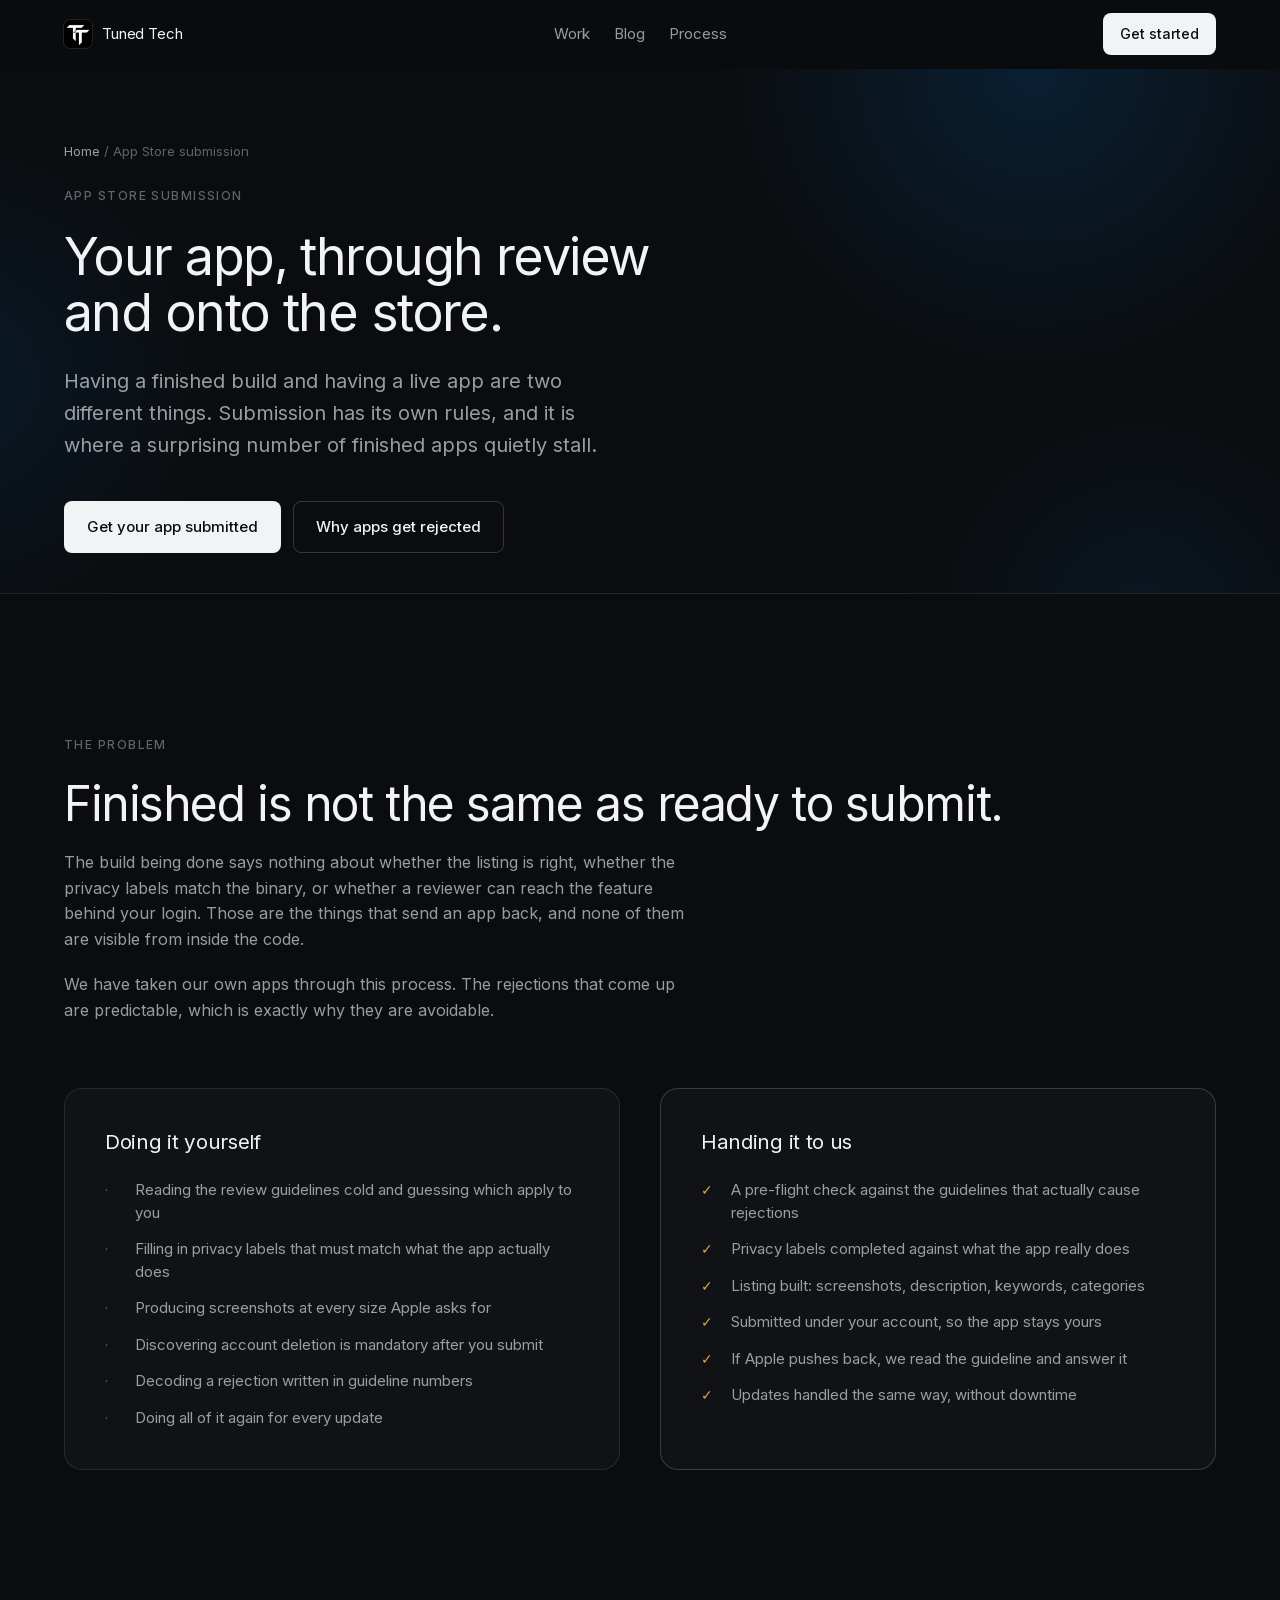
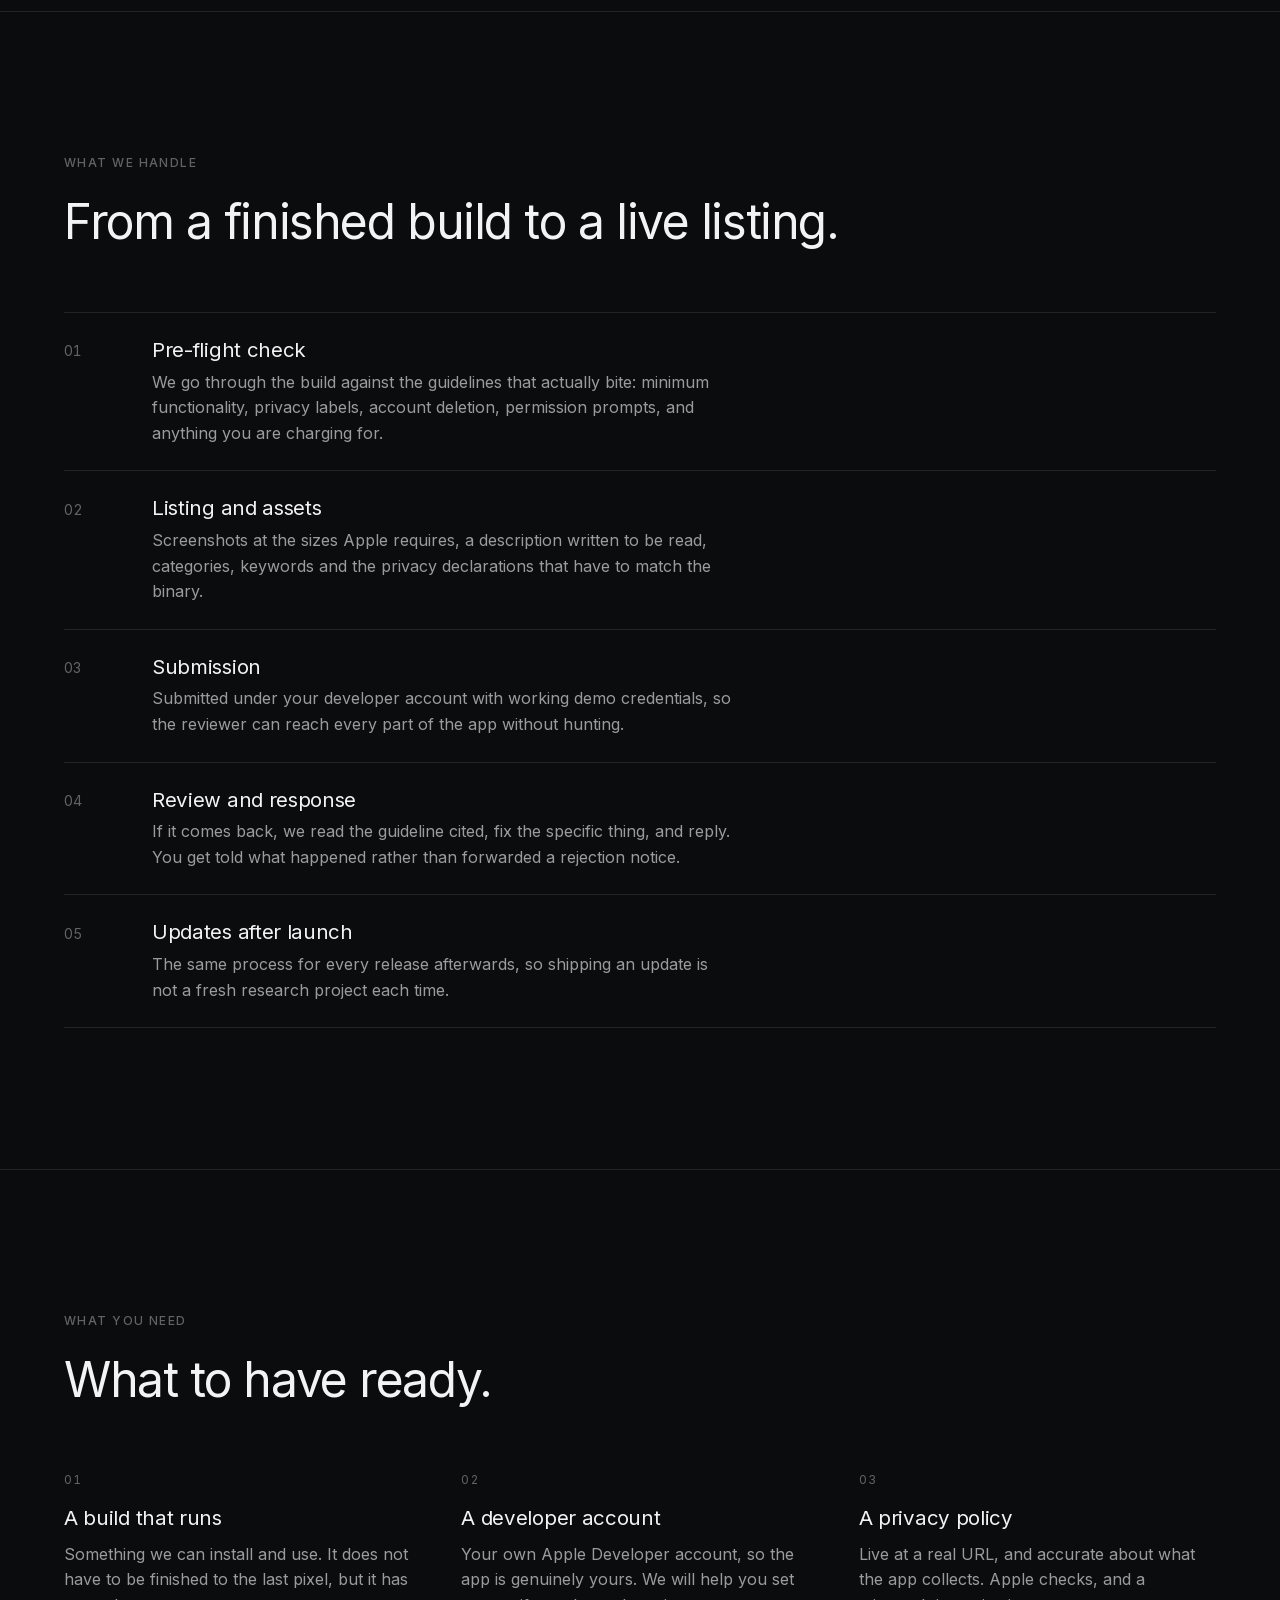
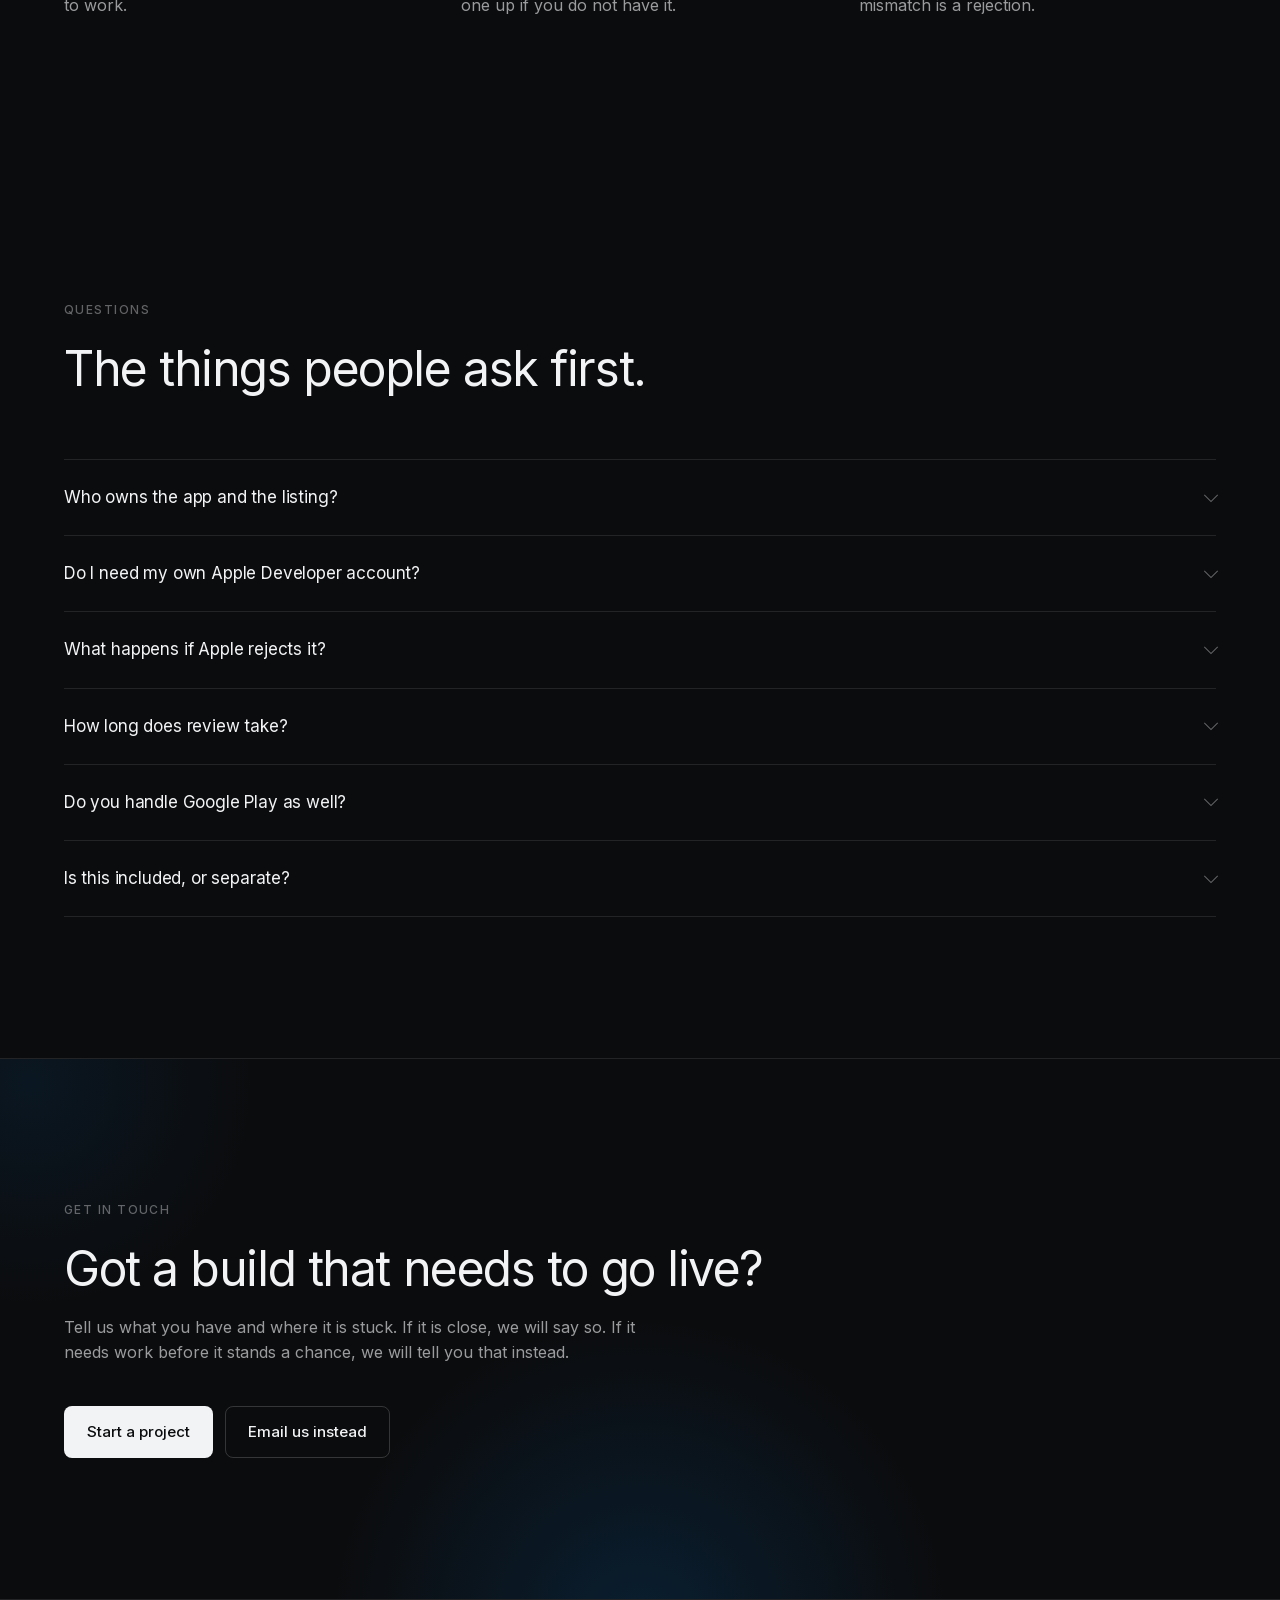
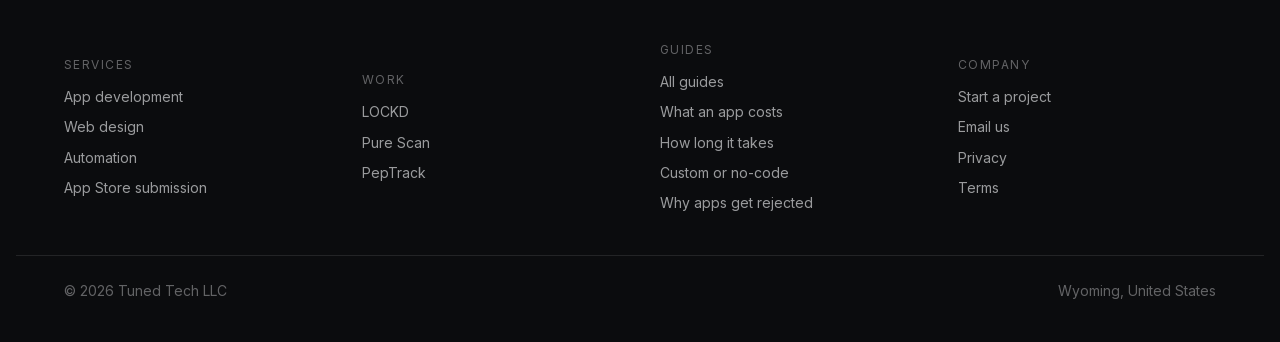
==== app-store-submission/index.html @ f6163e16 "Add an App Store submission service page 1,204 words at /app-store-submission/, borrowing the refere" ====
<!DOCTYPE html>
<html lang="en">
<head>
<meta charset="utf-8">
<meta name="viewport" content="width=device-width, initial-scale=1">
<title>App Store Submission Service | Tuned Tech</title>
<meta name="description" content="Tuned Tech takes a finished iOS build through App Store review and onto the store, under your own developer account. We handle the listing, the privacy labels and the rejection if it comes.">
<link rel="canonical" href="https://tunedtech.co/app-store-submission/">

<link rel="icon" href="/favicon.ico" sizes="any">
<link rel="icon" type="image/png" sizes="32x32" href="/assets/icon-32.png">
<link rel="icon" type="image/png" sizes="192x192" href="/assets/icon-192.png">
<link rel="apple-touch-icon" sizes="180x180" href="/assets/icon-180.png">
<link rel="manifest" href="/site.webmanifest">
<meta name="theme-color" content="#0b0c0e">
<meta property="og:type" content="website">
<meta property="og:url" content="https://tunedtech.co/app-store-submission/">
<meta property="og:title" content="App Store Submission Service | Tuned Tech">
<meta property="og:description" content="A finished build, taken through review and onto the store, under your own account.">
<meta property="og:image" content="https://tunedtech.co/assets/icon-512.png">
<meta name="twitter:card" content="summary">
<script type="application/ld+json">{"@context":"https://schema.org","@graph":[{"@type":"BreadcrumbList","itemListElement":[{"@type":"ListItem","position":1,"name":"Home","item":"https://tunedtech.co/"},{"@type":"ListItem","position":2,"name":"App Store submission"}]},{"@type":"Service","name":"App Store Submission and Publishing","description":"Tuned Tech takes a finished iOS build through App Store review and onto the store, under your own developer account.","url":"https://tunedtech.co/app-store-submission/","serviceType":"App Store submission","areaServed":{"@type":"Country","name":"United States"},"provider":{"@type":"Organization","name":"Tuned Tech","url":"https://tunedtech.co/"}},{"@type":"FAQPage","mainEntity":[{"@type":"Question","name":"Who owns the app and the listing?","acceptedAnswer":{"@type":"Answer","text":"You do. We submit under your Apple Developer account, so the app, the listing and the customer relationship stay yours. If you ever stop working with us, nothing needs to move."}},{"@type":"Question","name":"Do I need my own Apple Developer account?","acceptedAnswer":{"@type":"Answer","text":"Yes, and that is deliberate. Publishing under someone else's account means the app is not really yours. If you do not have one, we will walk you through setting it up, including the enrolment steps that trip people up."}},{"@type":"Question","name":"What happens if Apple rejects it?","acceptedAnswer":{"@type":"Answer","text":"We handle it. We read the actual guideline cited, fix the specific thing, and reply in Resolution Center. A rejection is a normal part of the process rather than a failure, and planning for one round is realistic."}},{"@type":"Question","name":"How long does review take?","acceptedAnswer":{"@type":"Answer","text":"Apple's review is usually days rather than weeks, but it is their queue and nobody can promise a date. What we can control is not adding a round to it by submitting something avoidable."}},{"@type":"Question","name":"Do you handle Google Play as well?","acceptedAnswer":{"@type":"Answer","text":"Yes. The rules differ and Play has its own requirements around data safety declarations and target API levels, but the job is the same shape."}},{"@type":"Question","name":"Is this included, or separate?","acceptedAnswer":{"@type":"Answer","text":"It is included when we build the app: getting it live is part of building it. If you have a build from somewhere else and need it published, that is standalone work and we will quote it once we have seen the app."}}]}]}</script>

<link rel="stylesheet" href="/styles.css?v=470fa693">
</head>
<body>
<a class="skip-link" href="#main">Skip to content</a>

<header class="site-header" id="siteHeader">
  <div class="wrap">
    <a class="brand" href="/">
      <img src="/assets/icon-192.png" alt="" width="28" height="28">
      <span>Tuned Tech</span>
    </a>
    <nav class="nav" aria-label="Primary">
      <a href="/#work">Work</a>
      <a href="/blog/">Blog</a>
      <a href="/#process">Process</a>
    </nav>
    <a class="btn btn-primary btn-sm header-cta" href="/start/">Get started</a>
  </div>
</header>

<main id="main">

  <section class="hero legal-hero">
    <div class="wrap">
      <nav class="breadcrumbs" aria-label="Breadcrumb">
        <a href="/">Home</a> / <span>App Store submission</span>
      </nav>
      <p class="section-label">App Store submission</p>
      <h1>Your app, through review and onto the store.</h1>
      <p class="lede">
        Having a finished build and having a live app are two different things. Submission has its
        own rules, and it is where a surprising number of finished apps quietly stall.
      </p>
      <div class="hero-actions">
        <a class="btn btn-primary" href="/start/">Get your app submitted</a>
        <a class="btn btn-ghost" href="/blog/why-apps-get-rejected/">Why apps get rejected</a>
      </div>
    </div>
  </section>

  <section id="problem">
    <div class="wrap reveal">
      <p class="section-label">The problem</p>
      <h2 class="measure">Finished is not the same as ready to submit.</h2>
      <p class="body" style="margin-top: 1.25rem;">
        The build being done says nothing about whether the listing is right, whether the privacy
        labels match the binary, or whether a reviewer can reach the feature behind your login.
        Those are the things that send an app back, and none of them are visible from inside the code.
      </p>
      <p class="body" style="margin-top: 1.25rem;">
        We have taken our own apps through this process. The rejections that come up are
        predictable, which is exactly why they are avoidable.
      </p>

      <div class="versus">
        <div class="versus-col">
          <h3>Doing it yourself</h3>
          <ul class="versus-list">
          <li><span class="mark">&#183;</span><span>Reading the review guidelines cold and guessing which apply to you</span></li>
          <li><span class="mark">&#183;</span><span>Filling in privacy labels that must match what the app actually does</span></li>
          <li><span class="mark">&#183;</span><span>Producing screenshots at every size Apple asks for</span></li>
          <li><span class="mark">&#183;</span><span>Discovering account deletion is mandatory after you submit</span></li>
          <li><span class="mark">&#183;</span><span>Decoding a rejection written in guideline numbers</span></li>
          <li><span class="mark">&#183;</span><span>Doing all of it again for every update</span></li>
          </ul>
        </div>
        <div class="versus-col is-ours">
          <h3>Handing it to us</h3>
          <ul class="versus-list">
          <li><span class="mark">&#10003;</span><span>A pre-flight check against the guidelines that actually cause rejections</span></li>
          <li><span class="mark">&#10003;</span><span>Privacy labels completed against what the app really does</span></li>
          <li><span class="mark">&#10003;</span><span>Listing built: screenshots, description, keywords, categories</span></li>
          <li><span class="mark">&#10003;</span><span>Submitted under your account, so the app stays yours</span></li>
          <li><span class="mark">&#10003;</span><span>If Apple pushes back, we read the guideline and answer it</span></li>
          <li><span class="mark">&#10003;</span><span>Updates handled the same way, without downtime</span></li>
          </ul>
        </div>
      </div>
    </div>
  </section>

  <section class="process">
    <div class="wrap reveal">
      <p class="section-label">What we handle</p>
      <h2 class="measure">From a finished build to a live listing.</h2>
      <div class="steps">
        <div class="step">
          <span class="num">01</span>
          <div>
            <h3>Pre-flight check</h3>
            <p>We go through the build against the guidelines that actually bite: minimum functionality, privacy labels, account deletion, permission prompts, and anything you are charging for.</p>
          </div>
        </div>
        <div class="step">
          <span class="num">02</span>
          <div>
            <h3>Listing and assets</h3>
            <p>Screenshots at the sizes Apple requires, a description written to be read, categories, keywords and the privacy declarations that have to match the binary.</p>
          </div>
        </div>
        <div class="step">
          <span class="num">03</span>
          <div>
            <h3>Submission</h3>
            <p>Submitted under your developer account with working demo credentials, so the reviewer can reach every part of the app without hunting.</p>
          </div>
        </div>
        <div class="step">
          <span class="num">04</span>
          <div>
            <h3>Review and response</h3>
            <p>If it comes back, we read the guideline cited, fix the specific thing, and reply. You get told what happened rather than forwarded a rejection notice.</p>
          </div>
        </div>
        <div class="step">
          <span class="num">05</span>
          <div>
            <h3>Updates after launch</h3>
            <p>The same process for every release afterwards, so shipping an update is not a fresh research project each time.</p>
          </div>
        </div>
      </div>
    </div>
  </section>

  <section class="work">
    <div class="wrap reveal">
      <p class="section-label">What you need</p>
      <h2 class="measure">What to have ready.</h2>
      <div class="grid-3">
        <div class="point">
          <span class="num">01</span>
          <h3>A build that runs</h3>
          <p>Something we can install and use. It does not have to be finished to the last pixel, but it has to work.</p>
        </div>
        <div class="point">
          <span class="num">02</span>
          <h3>A developer account</h3>
          <p>Your own Apple Developer account, so the app is genuinely yours. We will help you set one up if you do not have it.</p>
        </div>
        <div class="point">
          <span class="num">03</span>
          <h3>A privacy policy</h3>
          <p>Live at a real URL, and accurate about what the app collects. Apple checks, and a mismatch is a rejection.</p>
        </div>
      </div>
    </div>
  </section>

  <section class="faq" id="faq">
    <div class="wrap reveal">
      <p class="section-label">Questions</p>
      <h2 class="measure">The things people ask first.</h2>
      <div class="faq-list">
        <details class="faq-item">
          <summary>Who owns the app and the listing?</summary>
          <p>You do. We submit under your Apple Developer account, so the app, the listing and the customer relationship stay yours. If you ever stop working with us, nothing needs to move.</p>
        </details>
        <details class="faq-item">
          <summary>Do I need my own Apple Developer account?</summary>
          <p>Yes, and that is deliberate. Publishing under someone else's account means the app is not really yours. If you do not have one, we will walk you through setting it up, including the enrolment steps that trip people up.</p>
        </details>
        <details class="faq-item">
          <summary>What happens if Apple rejects it?</summary>
          <p>We handle it. We read the actual guideline cited, fix the specific thing, and reply in Resolution Center. A rejection is a normal part of the process rather than a failure, and planning for one round is realistic.</p>
        </details>
        <details class="faq-item">
          <summary>How long does review take?</summary>
          <p>Apple's review is usually days rather than weeks, but it is their queue and nobody can promise a date. What we can control is not adding a round to it by submitting something avoidable.</p>
        </details>
        <details class="faq-item">
          <summary>Do you handle Google Play as well?</summary>
          <p>Yes. The rules differ and Play has its own requirements around data safety declarations and target API levels, but the job is the same shape.</p>
        </details>
        <details class="faq-item">
          <summary>Is this included, or separate?</summary>
          <p>It is included when we build the app: getting it live is part of building it. If you have a build from somewhere else and need it published, that is standalone work and we will quote it once we have seen the app.</p>
        </details>
      </div>
    </div>
  </section>

  <section class="contact">
    <div class="wrap reveal">
      <p class="section-label">Get in touch</p>
      <h2 class="measure">Got a build that needs to go live?</h2>
      <p class="body" style="margin-top: 1.25rem;">
        Tell us what you have and where it is stuck. If it is close, we will say so. If it needs
        work before it stands a chance, we will tell you that instead.
      </p>
      <div class="hero-actions">
        <a class="btn btn-primary" href="/start/">Start a project</a>
        <a class="btn btn-ghost" href="mailto:hello.tunedtech@gmail.com">Email us instead</a>
      </div>
    </div>
  </section>

</main>
<footer class="site-footer">
  <div class="wrap footer-grid">
    <div class="footer-col">
      <span class="footer-h">Services</span>
      <a href="/">App development</a>
      <a href="/web-design/">Web design</a>
      <a href="/automation/">Automation</a>
      <a href="/app-store-submission/">App Store submission</a>
    </div>
    <div class="footer-col">
      <span class="footer-h">Work</span>
      <a href="/work/lockd/">LOCKD</a>
      <a href="/work/pure-scan/">Pure Scan</a>
      <a href="/work/peptrack/">PepTrack</a>
    </div>
    <div class="footer-col">
      <span class="footer-h">Guides</span>
      <a href="/blog/">All guides</a>
      <a href="/blog/what-an-app-costs/">What an app costs</a>
      <a href="/blog/how-long-an-app-takes/">How long it takes</a>
      <a href="/blog/custom-app-or-no-code/">Custom or no-code</a>
      <a href="/blog/why-apps-get-rejected/">Why apps get rejected</a>
    </div>
    <div class="footer-col">
      <span class="footer-h">Company</span>
      <a href="/start/">Start a project</a>
      <a href="mailto:hello.tunedtech@gmail.com">Email us</a>
      <a href="/privacy.html">Privacy</a>
      <a href="/terms.html">Terms</a>
    </div>
  </div>
  <div class="wrap footer-base">
    <span>&copy; 2026 Tuned Tech LLC</span>
    <span>Wyoming, United States</span>
  </div>
</footer>

<script>
(function () {
  'use strict';
  var header = document.getElementById('siteHeader');
  var onScroll = function () { header.setAttribute('data-stuck', String(window.scrollY > 8)); };
  onScroll();
  window.addEventListener('scroll', onScroll, { passive: true });
  var reveals = document.querySelectorAll('.reveal');
  if (!('IntersectionObserver' in window) ||
      window.matchMedia('(prefers-reduced-motion: reduce)').matches) {
    reveals.forEach(function (el) { el.classList.add('is-in'); });
  } else {
    var io = new IntersectionObserver(function (entries) {
      entries.forEach(function (entry) {
        if (entry.isIntersecting) { entry.target.classList.add('is-in'); io.unobserve(entry.target); }
      });
    }, { rootMargin: '0px 0px -10% 0px', threshold: 0.05 });
    reveals.forEach(function (el) { io.observe(el); });
  }
})();
</script>
</body>
</html>
---- styles.css ----
/* Self-hosted so no third party sees a visitor who has not submitted anything.
   font-display: swap keeps text visible while the file loads. */
@font-face {
  font-family: Inter;
  font-style: normal;
  font-weight: 300;
  font-display: swap;
  src: url(/assets/fonts/inter-300.woff2) format('woff2');
}
@font-face {
  font-family: Inter;
  font-style: normal;
  font-weight: 400;
  font-display: swap;
  src: url(/assets/fonts/inter-400.woff2) format('woff2');
}
@font-face {
  font-family: Inter;
  font-style: normal;
  font-weight: 500;
  font-display: swap;
  src: url(/assets/fonts/inter-500.woff2) format('woff2');
}

/* ==========================================================================
   Tuned Tech, tunedtech.co
   Monochrome, Inter, restrained. Type does the work; color stays out of it.
   ========================================================================== */

:root {
  --bg:        #0b0c0e;
  --bg-raised: #101216;
  --fg:        #f2f3f5;
  --muted:     rgba(242, 243, 245, 0.62);
  --faint:     rgba(242, 243, 245, 0.38);
  --rule:      rgba(242, 243, 245, 0.10);
  --rule-firm: rgba(242, 243, 245, 0.18);

  --max:   78rem;
  --gutter: clamp(1.25rem, 5vw, 3rem);

  /* Spacing scale */
  --s-1: 0.5rem;
  --s-2: 1rem;
  --s-3: 1.5rem;
  --s-4: 2.5rem;
  --s-5: 4rem;
  --s-6: clamp(4.5rem, 11vw, 9rem);

  --ease: cubic-bezier(0.22, 1, 0.36, 1);
}

*, *::before, *::after { box-sizing: border-box; }

/* rem in a media query always resolves against the initial 16px root, so
   these thresholds stay stable even as the root itself changes. */
@media (min-width: 90rem)  { html { font-size: 17px; } }
@media (min-width: 110rem) { html { font-size: 18px; } }

html {
  -webkit-text-size-adjust: 100%;
  scroll-behavior: smooth;
}

body {
  margin: 0;
  background: var(--bg);
  color: var(--fg);
  font-family: Inter, ui-sans-serif, -apple-system, BlinkMacSystemFont, "Segoe UI", Helvetica, Arial, sans-serif;
  font-size: 1rem;
  line-height: 1.6;
  -webkit-font-smoothing: antialiased;
  -moz-osx-font-smoothing: grayscale;
  font-feature-settings: "cv11", "ss01";
}

/* ---------- Layout primitives ---------- */

.wrap {
  width: 100%;
  max-width: var(--max);
  margin-inline: auto;
  padding-inline: var(--gutter);
}

section { padding-block: var(--s-6); }

/* Banded surfaces. The reference alternates near-black / white / cream to
   give the page a rhythm; full white would break a dark studio's mood, so
   this alternates two dark surfaces instead: same cadence, quieter. */
#approach, #process { background: var(--bg-raised); }

.section-label {
  font-size: 0.75rem;
  letter-spacing: 0.12em;
  text-transform: uppercase;
  color: var(--faint);
  margin: 0 0 var(--s-3);
  font-weight: 500;
}

/* ---------- Type ---------- */

h1, h2, h3 {
  font-weight: 400;          /* the restraint: big, but never bold */
  letter-spacing: -0.03em;
  line-height: 1.08;
  margin: 0;
  text-wrap: balance;
}

h1 { font-size: clamp(2.5rem, 7.5vw, 4.5rem); }
h2 { font-size: clamp(1.875rem, 4.5vw, 3rem); }
h3 { font-size: clamp(1.25rem, 1.6vw, 1.5rem); letter-spacing: -0.015em; line-height: 1.3; }

p { margin: 0; }
.lede    { font-size: clamp(1.0625rem, 1.9vw, 1.25rem); color: var(--muted); max-width: 46ch; }
.body    { color: var(--muted); max-width: 62ch; }
.measure { max-width: 54ch; }

a { color: inherit; }

/* ---------- Header ---------- */

.site-header {
  position: sticky;
  top: 0;
  z-index: 50;
  background: rgba(11, 12, 14, 0.72);
  backdrop-filter: saturate(150%) blur(12px);
  -webkit-backdrop-filter: saturate(150%) blur(12px);
  border-bottom: 1px solid transparent;
  transition: border-color 0.3s var(--ease);
}
.site-header[data-stuck="true"] { border-bottom-color: var(--rule); }

/* Three tracks so the nav is centred on the page, not merely between the
   brand and the CTA (those two have different widths, which would push a
   flex-centred nav off-centre). */
.site-header .wrap {
  display: grid;
  grid-template-columns: 1fr auto 1fr;
  align-items: center;
  gap: var(--s-3);
  min-height: 4.25rem;
}
.brand      { justify-self: start; }
.nav        { justify-self: center; }
.header-cta { justify-self: end; }

.brand {
  display: inline-flex;
  align-items: center;
  gap: 0.625rem;
  text-decoration: none;
  font-size: 0.9375rem;
  letter-spacing: -0.01em;
}
/* The mark has a baked-in black background, so it is framed deliberately
   as an iOS-style squircle rather than left to sit as a stray black square. */
.brand img {
  width: 1.75rem;
  height: 1.75rem;
  border-radius: 23%;
  display: block;
  box-shadow: 0 0 0 1px var(--rule);
}

.nav {
  display: flex;
  align-items: center;
  gap: var(--s-3);
  font-size: 0.9375rem;
}
.nav a {
  color: var(--muted);
  text-decoration: none;
  transition: color 0.2s var(--ease);
}
.nav a:hover, .nav a:focus-visible { color: var(--fg); }

/* Below the breakpoint the centre track collapses and the CTA stays put,
   which is the one thing a visitor needs from a header on a phone. */
@media (max-width: 46rem) {
  .site-header .wrap { grid-template-columns: 1fr auto; }
  .nav { display: none; }
}

/* ---------- Buttons ---------- */

.btn {
  display: inline-flex;
  align-items: center;
  justify-content: center;
  gap: 0.5rem;
  padding: 0.8125rem 1.375rem;
  border-radius: 0.5rem;
  font-size: 0.9375rem;
  font-weight: 500;
  text-decoration: none;
  border: 1px solid transparent;
  cursor: pointer;
  transition: background-color 0.2s var(--ease), border-color 0.2s var(--ease),
              color 0.2s var(--ease), transform 0.2s var(--ease);
}
.btn:active { transform: translateY(1px); }

.btn-primary { background: var(--fg); color: #0b0c0e; }
.btn-primary:hover { background: #fff; }

.btn-ghost { border-color: var(--rule-firm); color: var(--fg); }
.btn-ghost:hover { border-color: var(--fg); }

.btn-sm { padding: 0.5625rem 1rem; font-size: 0.875rem; }

/* ---------- Hero ---------- */

.hero {
  padding-block: clamp(3.5rem, 11vh, 6.5rem) var(--s-6);
  border-bottom: 1px solid var(--rule);
  overflow: hidden;              /* rotated devices must not widen the page */
}
.hero-grid { display: grid; gap: var(--s-5); align-items: center; }
@media (min-width: 60rem) {
  /* minmax(0,·) so neither track is forced wider by its content. A --s-6
     gap here cost the headline ~77px and pushed it to four cramped lines. */
  .hero-grid { grid-template-columns: minmax(0, 1fr) minmax(0, auto); gap: var(--s-5); }
}
.hero h1 { max-width: 18ch; }
.hero .lede { margin-top: var(--s-3); }

/* --- Fanned device trio ---------------------------------------------------
   A glance at what the studio makes. The same three apps get individual
   treatment in the work section below; here they read as one composition. */
.hero-devices {
  display: flex;
  align-items: center;
  justify-content: center;
}
.hero-device {
  display: block;
  position: relative;
  flex: none;
  transition: transform 0.45s var(--ease);
}
.hero-device img {
  display: block;
  width: 100%;
  height: auto;
  aspect-ratio: 579 / 1200;
  filter: drop-shadow(0 22px 44px rgba(0, 0, 0, 0.6));
}
.hero-device--side   { width: clamp(6rem, 12.5vw, 11rem);   z-index: 1; }
.hero-device--center { width: clamp(8rem, 16vw, 13.5rem);   z-index: 2; }

.hero-device--left  { transform: rotate(-8deg) translateY(1.75rem); margin-right: -2.25rem; }
.hero-device--right { transform: rotate( 8deg) translateY(1.75rem); margin-left:  -2.25rem; }

.hero-device--left:hover   { transform: rotate(-8deg) translateY(0.75rem); }
.hero-device--right:hover  { transform: rotate( 8deg) translateY(0.75rem); }
.hero-device--center:hover { transform: translateY(-1rem); }

@media (prefers-reduced-motion: reduce) {
  .hero-device:hover { transform: none; }
  .hero-device--left  { transform: rotate(-8deg) translateY(1.75rem); }
  .hero-device--right { transform: rotate( 8deg) translateY(1.75rem); }
}
.hero-actions {
  margin-top: var(--s-4);
  display: flex;
  flex-wrap: wrap;
  gap: 0.75rem;
}
.hero-meta {
  margin-top: var(--s-4);
  display: flex;
  flex-wrap: wrap;
  gap: 0.5rem 1.25rem;
  font-size: 0.875rem;
  color: var(--faint);
}
.hero-meta span { display: inline-flex; align-items: center; gap: 0.5rem; }
.hero-meta span::before {
  content: "";
  width: 3px; height: 3px;
  border-radius: 50%;
  background: currentColor;
}

/* ---------- Positioning grid ---------- */

.grid-3 {
  display: grid;
  gap: var(--s-4);
  grid-template-columns: repeat(auto-fit, minmax(15rem, 1fr));
  margin-top: var(--s-5);
}
.point h3 { margin-bottom: 0.625rem; }
.point p { color: var(--muted); font-size: 1rem; }
.point .num {
  display: block;
  font-size: 0.75rem;
  color: var(--faint);
  letter-spacing: 0.12em;
  margin-bottom: var(--s-2);
  font-variant-numeric: tabular-nums;
}

/* ---------- Work ---------- */

.work { border-top: 1px solid var(--rule); }
.work-grid {
  display: grid;
  gap: clamp(2rem, 5vw, 3.5rem);
  grid-template-columns: repeat(auto-fit, minmax(14rem, 1fr));
  margin-top: var(--s-5);
  align-items: start;
}

/* No card chrome: the device bezel in each PNG is the frame. Adding a
   bordered card around it would read as a frame inside a frame. */
.case { display: flex; flex-direction: column; }

/* A link, but hidden from the accessibility tree: the "App Store" link
   below carries the same destination, so exposing both would put two
   identical tab stops on every card. */
.case-media {
  margin-bottom: var(--s-3);
  display: flex;
  justify-content: flex-start;   /* device shares the text's left edge */
  transition: transform 0.35s var(--ease);
  cursor: pointer;
}
.case-media img {
  display: block;
  /* Sized by width + aspect-ratio rather than max-height, so the box is
     reserved BEFORE the image loads. With width:auto these collapsed to
     zero height, which both shifted the layout on load and stopped the
     lazy loader from firing. ~12.5rem wide lands the device near 414px
     tall. A full-bleed phone would make each card taller than the viewport. */
  width: min(100%, 12.5rem);
  height: auto;
  aspect-ratio: 579 / 1200;
  object-fit: contain;
  /* Lifts the device off the background. Requires a transparent PNG. */
  filter: drop-shadow(0 18px 34px rgba(0, 0, 0, 0.55));
}
.case:hover .case-media { transform: translateY(-4px); }

.case .tag {
  font-size: 0.75rem;
  color: var(--faint);
  letter-spacing: 0.08em;
  text-transform: uppercase;
  margin-bottom: 0.5rem;
}
.case h3 { margin-bottom: 0.4375rem; }
.case p { font-size: 1rem; color: var(--muted); }

/* Distinguishes a cofounded product from work done for a client.
   Scoped under .case so it outranks `.case p` without !important. */
.case .case-role {
  margin-top: 0.625rem;
  font-size: 0.8125rem;
  color: var(--faint);
}

.case-link {
  display: inline-flex;
  align-items: center;
  gap: 0.375rem;
  margin-top: 0.875rem;
  font-size: 0.875rem;
  color: var(--muted);
  text-decoration: none;
  border-bottom: 1px solid var(--rule);
  padding-bottom: 2px;
  align-self: flex-start;
  transition: color 0.2s var(--ease), border-color 0.2s var(--ease);
}
.case-link:hover { color: var(--fg); border-bottom-color: var(--rule-firm); }
.case-link svg { width: 0.75rem; height: 0.75rem; }

/* ---------- Process ---------- */

.process { border-top: 1px solid var(--rule); }
.steps {
  margin-top: var(--s-5);
  display: grid;
  gap: 0;
  border-top: 1px solid var(--rule);
}
.step {
  display: grid;
  grid-template-columns: 4rem 1fr;
  gap: var(--s-3);
  padding-block: var(--s-3);
  border-bottom: 1px solid var(--rule);
  align-items: start;
}
.step .num {
  color: var(--faint);
  font-size: 0.875rem;
  font-variant-numeric: tabular-nums;
  padding-top: 0.2rem;
}
.step h3 { margin-bottom: 0.375rem; }
.step p { color: var(--muted); font-size: 1rem; max-width: 58ch; }
@media (max-width: 34rem) {
  .step { grid-template-columns: 1fr; gap: 0.5rem; }
}

/* ---------- Contact ---------- */

.contact { border-top: 1px solid var(--rule); }
.contact-inner {
  display: grid;
  gap: var(--s-5);
  grid-template-columns: 1fr;
  margin-top: var(--s-4);
}
@media (min-width: 52rem) {
  .contact-inner { grid-template-columns: 1fr 1.15fr; gap: var(--s-6); align-items: start; }
}

.form { display: grid; gap: var(--s-2); }
.field { display: grid; gap: 0.4375rem; }
.field label {
  font-size: 0.8125rem;
  color: var(--muted);
  letter-spacing: 0.01em;
  font-weight: 500;
}
/* var(--bg), not --bg-raised. The panel these sit in is --bg-raised, so the
   inputs were exactly the same colour as their container and read as flat
   outlines, while the selects were darker. Same value everywhere now, so every
   field sits recessed in the panel. */
.field input,
.field textarea {
  font: inherit;
  font-size: 0.9375rem;
  color: var(--fg);
  background: var(--bg);
  border: 1px solid var(--rule);
  border-radius: 0.5rem;
  padding: 0.75rem 0.875rem;
  width: 100%;
  transition: border-color 0.2s var(--ease), background-color 0.2s var(--ease);
}
.field textarea { min-height: 8rem; resize: vertical; }
.field input::placeholder,
.field textarea::placeholder { color: var(--faint); }
.field input:focus,
.field textarea:focus,
.field select:focus {
  outline: none;
  border-color: var(--rule-firm);
  background: #0e1014;
}
.form .btn { margin-top: 0.5rem; justify-self: start; }
.form-note { font-size: 0.8125rem; color: var(--faint); }

.form-status { font-size: 0.9375rem; margin-top: 0.5rem; }
.form-status[data-state="ok"]  { color: var(--fg); }
.form-status[data-state="err"] { color: #ff8f8f; }

/* ---------- Footer ---------- */

.site-footer {
  border-top: 1px solid var(--rule);
  padding-block: var(--s-4);
  font-size: 0.875rem;
  color: var(--faint);
}
.site-footer .wrap {
  display: flex;
  flex-wrap: wrap;
  gap: var(--s-2) var(--s-3);
  align-items: center;
  justify-content: space-between;
}
.site-footer a { color: var(--muted); text-decoration: none; }
.site-footer a:hover { color: var(--fg); }
.footer-links { display: flex; gap: var(--s-3); flex-wrap: wrap; }

/* ---------- Focus + motion ---------- */

:focus-visible {
  outline: 2px solid var(--fg);
  outline-offset: 3px;
  border-radius: 3px;
}

.reveal {
  opacity: 0;
  transform: translateY(14px);
  transition: opacity 0.7s var(--ease), transform 0.7s var(--ease);
}
.reveal.is-in { opacity: 1; transform: none; }

@media (prefers-reduced-motion: reduce) {
  html { scroll-behavior: auto; }
  *, *::before, *::after {
    animation-duration: 0.001ms !important;
    transition-duration: 0.001ms !important;
  }
  .reveal { opacity: 1; transform: none; }
}

.skip-link {
  position: absolute;
  left: -9999px;
  top: 0;
  background: var(--fg);
  color: #0b0c0e;
  padding: 0.75rem 1rem;
  border-radius: 0 0 0.5rem 0;
  z-index: 100;
}
.skip-link:focus { left: 0; }

.visually-hidden {
  position: absolute;
  width: 1px; height: 1px;
  padding: 0; margin: -1px;
  overflow: hidden;
  clip: rect(0 0 0 0);
  white-space: nowrap;
  border: 0;
}

/* ---------- Split rows (text one side, media the other) ---------- */

.split {
  display: grid;
  gap: var(--s-4);
  align-items: center;
  margin-top: var(--s-5);
}
@media (min-width: 56rem) {
  .split { grid-template-columns: 1fr 1fr; gap: var(--s-6); }
  /* Media first in source order would fight the reading order on mobile,
     so it stays second in the DOM and is moved with grid instead. */
  .split--flip .split-media { order: -1; }
}
/* Transparent device render, so no border-radius (there is no box to round)
   and no full-bleed: at column width this ran 765px tall and swamped the
   copy beside it. */
.split-media img {
  display: block;
  width: min(100%, 18rem);
  height: auto;
  margin-inline: auto;
  filter: drop-shadow(0 18px 34px rgba(0, 0, 0, 0.5));
}
.split-copy h3 { margin-bottom: 0.625rem; }
.split-copy p  { color: var(--muted); }

/* ---------- FAQ ---------- */

.faq-list { margin-top: var(--s-5); border-top: 1px solid var(--rule); }
.faq-item { border-bottom: 1px solid var(--rule); }
.faq-item summary {
  display: flex;
  align-items: center;
  justify-content: space-between;
  gap: var(--s-3);
  padding-block: var(--s-3);
  cursor: pointer;
  list-style: none;
  font-size: 1.0625rem;
  letter-spacing: -0.01em;
  transition: color 0.2s var(--ease);
}
.faq-item summary::-webkit-details-marker { display: none; }
.faq-item summary:hover { color: #fff; }
.faq-item summary::after {
  content: "";
  flex: none;
  width: 0.625rem;
  height: 0.625rem;
  border-right: 1.5px solid var(--faint);
  border-bottom: 1.5px solid var(--faint);
  transform: rotate(45deg) translate(-2px, -2px);
  transition: transform 0.3s var(--ease);
}
.faq-item[open] summary::after { transform: rotate(-135deg) translate(-2px, -2px); }
.faq-item p {
  color: var(--muted);
  font-size: 0.9375rem;
  max-width: 68ch;
  padding-bottom: var(--s-3);
}

/* ---------- Service cards (footer of home, and slug pages) ---------- */

.services { border-top: 1px solid var(--rule); }
.service-grid {
  display: grid;
  gap: var(--s-3);
  grid-template-columns: repeat(auto-fit, minmax(15rem, 1fr));
  margin-top: var(--s-5);
}
.service {
  display: block;
  text-decoration: none;
  background: var(--bg-raised);
  border: 1px solid var(--rule);
  border-radius: 0.875rem;
  padding: var(--s-3);
  transition: border-color 0.25s var(--ease), transform 0.25s var(--ease);
}
.service:hover { border-color: var(--rule-firm); transform: translateY(-2px); }
.service[aria-current="page"] { border-color: var(--rule-firm); }
.service h3 { margin-bottom: 0.5rem; }
.service p { color: var(--muted); font-size: 1rem; }
.service .go {
  display: inline-block;
  margin-top: 0.875rem;
  font-size: 0.875rem;
  color: var(--faint);
}

/* ---------- Footer nav ---------- */

.footer-nav {
  display: flex;
  flex-wrap: wrap;
  gap: var(--s-2) var(--s-3);
}

/* ---------- Testimonial marquee ----------
   Full-bleed so cards run edge to edge. The track holds the cards twice and
   translates exactly -50%, so the loop is seamless; the duplicate set is
   aria-hidden so screen readers hear each review once. */

.testimonials { border-top: 1px solid var(--rule); overflow: hidden; }

.marquee {
  margin-top: var(--s-5);
  overflow: hidden;
  /* Fade the cards into the page edges instead of cutting them off. */
  -webkit-mask-image: linear-gradient(90deg, transparent, #000 6%, #000 94%, transparent);
          mask-image: linear-gradient(90deg, transparent, #000 6%, #000 94%, transparent);
}
.marquee-track {
  display: flex;
  gap: var(--s-3);
  width: max-content;
  /* Twelve cards carry eleven gaps, so -50% lands half a gap short of where
     the duplicate set starts and the loop visibly jumps. The trailing pad
     makes the width 12 cards + 12 gaps, so -50% is exactly one set. */
  padding-right: var(--s-3);
  animation: marquee-scroll 64s linear infinite;
}
@keyframes marquee-scroll {
  from { transform: translateX(0); }
  to   { transform: translateX(-50%); }
}
.marquee:hover .marquee-track,
.marquee:focus-within .marquee-track { animation-play-state: paused; }

.tcard {
  flex: none;
  width: min(21rem, 78vw);
  background: var(--bg-raised);
  border: 1px solid var(--rule);
  border-radius: 0.875rem;
  padding: var(--s-3);
  display: flex;
  flex-direction: column;
  gap: 0.75rem;
}
.tcard .stars {
  color: var(--fg);
  font-size: 0.75rem;
  letter-spacing: 0.18em;
}
.tcard blockquote {
  margin: 0;
  font-size: 0.9375rem;
  line-height: 1.55;
  color: var(--fg);
}
.tcard figcaption {
  font-size: 0.8125rem;
  color: var(--faint);
  margin-top: auto;
  padding-top: 0.25rem;
}
.tcard figcaption .app { color: var(--muted); }

/* Motion here is decorative; without it the row becomes a normal swipeable
   strip rather than disappearing. */
@media (prefers-reduced-motion: reduce) {
  .marquee { overflow-x: auto; }
  .marquee-track { animation: none; }
}

/* ==========================================================================
   Advantage carousel + alternating feature rows
   The reference uses commissioned illustrations for these panels. These are
   built from markup instead, so they stay sharp, weigh nothing, and inherit
   the palette.
   ========================================================================== */

.advantage { border-top: 1px solid var(--rule); }

/* Grid rather than flex: the heading carries a 54ch measure, which as a flex
   item claimed the full row and pushed the controls onto a line of their own. */
.adv-head {
  display: grid;
  grid-template-columns: 1fr auto;
  align-items: end;
  gap: var(--s-3);
}
@media (max-width: 40rem) {
  .adv-head { grid-template-columns: 1fr; }
  .adv-controls { justify-self: start; }
}
.adv-controls { display: flex; gap: 0.5rem; }
.adv-btn {
  width: 2.5rem;
  height: 2.5rem;
  border-radius: 50%;
  border: 1px solid var(--rule-firm);
  background: transparent;
  color: var(--fg);
  cursor: pointer;
  display: grid;
  place-items: center;
  transition: border-color 0.2s var(--ease), background-color 0.2s var(--ease), opacity 0.2s var(--ease);
}
.adv-btn:hover:not(:disabled) { border-color: var(--fg); background: rgba(242,243,245,0.06); }
.adv-btn:disabled { opacity: 0.3; cursor: default; }
.adv-btn svg { width: 1rem; height: 1rem; }

.adv-scroller {
  display: flex;
  gap: var(--s-3);
  margin-top: var(--s-4);
  overflow-x: auto;
  scroll-snap-type: x mandatory;
  scroll-behavior: smooth;
  scrollbar-width: none;
  /* Full-bleed edges would clip the card shadows, so scroll padding keeps
     a snapped card clear of the container edge. */
  scroll-padding-inline: 0;
  padding-bottom: 0.25rem;
}
.adv-scroller::-webkit-scrollbar { display: none; }

.advcard {
  flex: 0 0 clamp(16rem, 31%, 21rem);
  scroll-snap-align: start;
  background: var(--bg-raised);
  border: 1px solid var(--rule);
  border-radius: 1rem;
  padding: var(--s-3);
  display: flex;
  flex-direction: column;
  gap: 0.625rem;
}
.advcard h3 { margin: 0; }
.advcard > p { color: var(--muted); font-size: 1rem; }
.advcard .mockwrap { margin-top: auto; padding-top: var(--s-3); display: grid; gap: 0.625rem; }

/* ---------- Light mock UI chips ---------- */

.mock {
  background: var(--fg);
  color: #101216;
  border-radius: 0.75rem;
  padding: 0.75rem 0.875rem;
  font-size: 0.8125rem;
  line-height: 1.35;
  box-shadow: 0 10px 24px rgba(0,0,0,0.45);
}
.mock-row { display: flex; align-items: center; justify-content: space-between; gap: 0.625rem; }
.mock-sub { color: rgba(16,18,22,0.55); font-size: 0.75rem; }
.mock-big { font-size: 1.375rem; letter-spacing: -0.02em; line-height: 1.1; }
.mock-rule { height: 1px; background: rgba(16,18,22,0.12); margin: 0.5rem 0; }
.mock-pill {
  font-size: 0.6875rem;
  padding: 0.1875rem 0.5rem;
  border-radius: 999px;
  background: rgba(16,18,22,0.08);
  color: rgba(16,18,22,0.7);
  white-space: nowrap;
}
.mock-ic {
  width: 1.75rem;
  height: 1.75rem;
  border-radius: 23%;
  background: #101216;
  flex: none;
}
.mock-notif { display: flex; gap: 0.625rem; align-items: flex-start; }
.mock-notif strong { font-weight: 500; }

.mock-bars { display: flex; align-items: flex-end; gap: 0.3125rem; height: 2.75rem; margin-top: 0.5rem; }
.mock-bars i { flex: 1; background: rgba(16,18,22,0.18); border-radius: 2px; }
.mock-bars i:last-child { background: #101216; }

.mock-grid { display: grid; grid-template-columns: repeat(4, minmax(0, 1fr)); gap: 0.5rem; }
.mock-grid span { aspect-ratio: 1; border-radius: 23%; background: rgba(16,18,22,0.10); }
.mock-grid span.on { background: #101216; }

/* ---------- Alternating feature rows ---------- */

.rows { border-top: 1px solid var(--rule); }
.row-item {
  display: grid;
  gap: var(--s-4);
  align-items: center;
  margin-top: var(--s-6);
}
.row-item:first-of-type { margin-top: var(--s-5); }
@media (min-width: 56rem) {
  .row-item { grid-template-columns: 1fr 1fr; gap: var(--s-6); }
  .row-item:nth-of-type(even) .row-media { order: -1; }
}
.row-copy h3 { margin-bottom: 0.625rem; }
.row-copy p { color: var(--muted); }
.row-copy p + p { margin-top: 0.875rem; }

.panel {
  background:
    radial-gradient(120% 90% at 20% 0%, rgba(242,243,245,0.07), transparent 62%),
    var(--bg-raised);
  border: 1px solid var(--rule);
  border-radius: 1.125rem;
  padding: var(--s-4);
  display: grid;
  gap: 0.75rem;
  align-content: center;
  min-height: 17rem;
}

/* ==========================================================================
   Richer card media
   The first pass put one small chip in each card and left the middle empty.
   These bleed a real screenshot off the card edge and stack two or three
   elements over it, which is what gives the reference its depth.
   ========================================================================== */

:root {
  /* The only colour on the site. Used for live/status pills so a card has
     one point of focus. Set to var(--fg) to go fully monochrome again. */
  --accent: #e0a244;
}

.advcard { overflow: hidden; position: relative; }

/* Media that runs off the bottom of the card. */
.adv-figure {
  position: relative;
  /* Top-aligned, like the reference: media sits directly under its copy.
     Pushing it to the bottom with margin-top:auto left a dead gap in the
     middle of every card that had less text than the tallest one. */
  padding-top: var(--s-3);
}
.adv-figure .adv-phone {
  display: block;
  width: 76%;
  /* Without an explicit height the height="1200" attribute applies as a
     presentational hint and the card grows to 1382px. */
  height: auto;
  aspect-ratio: 579 / 1200;
  margin: 0 auto -22%;
  border-radius: 0.75rem;
  filter: drop-shadow(0 16px 30px rgba(0,0,0,0.6));
}
.adv-float {
  position: absolute;
  left: 0;
  right: 0;
  bottom: 34%;
  z-index: 2;
}

/* Stacked chips for cards without a device. */
.adv-stack {
  padding-top: var(--s-3);
  display: grid;
  gap: 0.5rem;
  align-content: start;
}

.mock-lg { padding: 0.9375rem 1rem; }
.mock-xl { font-size: 1.75rem; letter-spacing: -0.03em; line-height: 1.05; }
.mock-strong { font-weight: 500; }

.mock-pill--live {
  background: var(--accent);
  color: #1a1206;
  font-weight: 500;
}

/* Line-item rows, like an order or a schedule. */
.mock-items { display: grid; gap: 0.4375rem; }
.mock-note {
  color: rgba(16,18,22,0.5);
  font-size: 0.6875rem;
  line-height: 1.35;
}

/* Home-screen grid using the real app icons. */
/* minmax(0, 1fr) rather than 1fr: a plain 1fr track will not shrink below its
   content's min-content size, and these icons carry width="128", so the grid
   floored at 128px per cell and blew out to 538px inside a 357px card. */
.mock-home {
  display: grid;
  grid-template-columns: repeat(4, minmax(0, 1fr));
  gap: 0.5rem;
  max-width: 13rem;      /* icons at home-screen scale, not tile scale */
}
/* height:auto is load-bearing. Without it the height="128" attribute applies
   as a presentational hint and each grid row floors at 128px, which is what
   made this card the tallest in the row. */
.mock-home img,
.mock-home span {
  display: block;
  width: 100%;
  height: auto;
  aspect-ratio: 1;
  border-radius: 23%;
}
.mock-home span { background: rgba(16,18,22,0.10); }
.mock-home img { box-shadow: 0 2px 6px rgba(0,0,0,0.25); }

/* ---------- Panels in the feature rows ---------- */

.panel {
  position: relative;
  overflow: hidden;
}
.panel-figure { position: relative; margin-top: 0.5rem; }
.panel-figure img {
  display: block;
  width: 58%;
  height: auto;
  aspect-ratio: 553 / 1200;
  margin: 0 auto -14%;
  border-radius: 0.75rem;
  filter: drop-shadow(0 16px 30px rgba(0,0,0,0.6));
}
.panel-float { position: absolute; left: 0; right: 0; bottom: 26%; z-index: 2; }

.panel-appicon {
  width: 2.25rem;
  height: 2.25rem;
  border-radius: 23%;
  display: block;
  flex: none;
}

.mock-kv { display: grid; gap: 0.5rem; }
.mock-kv > div { display: flex; align-items: baseline; justify-content: space-between; gap: 0.75rem; }
.mock-kv .k { color: rgba(16,18,22,0.55); font-size: 0.75rem; }
.mock-kv .v { font-size: 0.9375rem; }

/* ==========================================================================
   Ambient glow and device backlight
   Ported from the PepTrack site. Two layers do the work: an oversized section
   wash that bleeds past the section edges so it never ends on a hard line,
   and a tight high-alpha bloom hugging the devices so the blue reads as light
   coming off the screens rather than a tint laid over the page.
   ========================================================================== */

:root {
  --signal:      0, 128, 229;    /* the app signal blue */
  --signal-lift: 58, 165, 240;   /* lighter tone, for variation between blooms */
}

section { position: relative; isolation: isolate; }
section > .wrap { position: relative; z-index: 1; }

/* The wash is inset -20% horizontally, which pushes past the section and
   gives the page a horizontal scrollbar. `clip` contains it without creating
   a scroll container, which `hidden` would, and that would break the sticky
   header. */
.hero, .advantage, .testimonials, .contact, #approach, #process { overflow: clip; }

.hero::before,
.advantage::before,
.testimonials::before,
.contact::before,
#approach::after,
#process::after {
  content: "";
  position: absolute;
  /* Bleeds past the section so the wash never terminates on an edge. */
  inset: -10% -20%;
  z-index: 0;
  pointer-events: none;
}

/* Fixed pixel radii rather than rem: these are light sources, so they should
   not grow with the type scale. */
.hero::before {
  background:
    radial-gradient(circle 460px at 72% 8%,  rgba(var(--signal), 0.17), transparent 70%),
    radial-gradient(circle 380px at 12% 58%, rgba(var(--signal), 0.11), transparent 70%),
    radial-gradient(circle 340px at 78% 96%, rgba(var(--signal), 0.09), transparent 70%);
}
.advantage::before {
  background:
    radial-gradient(circle 420px at 84% 14%, rgba(var(--signal), 0.13), transparent 70%),
    radial-gradient(circle 340px at 10% 88%, rgba(var(--signal), 0.09), transparent 70%);
}
.testimonials::before {
  background:
    radial-gradient(circle 380px at 14% 20%, rgba(var(--signal), 0.12), transparent 70%),
    radial-gradient(circle 320px at 86% 88%, rgba(var(--signal), 0.08), transparent 70%);
}
.contact::before {
  background:
    radial-gradient(circle 440px at 50% 96%, rgba(var(--signal), 0.16), transparent 70%),
    radial-gradient(circle 320px at 16% 12%, rgba(var(--signal), 0.09), transparent 70%);
}
/* Fainter over the raised bands, which otherwise go muddy rather than lit. */
#approach::after,
#process::after {
  background:
    radial-gradient(circle 400px at 86% 6%, rgba(var(--signal), 0.10), transparent 70%),
    radial-gradient(circle 320px at 8% 82%, rgba(var(--signal), 0.06), transparent 70%);
}

/* The device fan sits in its own bloom, so the blue looks like it is coming
   off the screens. This is the part that reads as backlighting. */
.hero-devices { position: relative; }
.hero-devices::before {
  content: "";
  position: absolute;
  inset: -16% -20% -8%;
  z-index: 0;
  pointer-events: none;
  background:
    radial-gradient(ellipse 58% 50% at 50% 44%, rgba(var(--signal), 0.34), transparent 70%),
    radial-gradient(ellipse 42% 32% at 64% 74%, rgba(var(--signal), 0.22), transparent 72%),
    radial-gradient(ellipse 34% 26% at 32% 24%, rgba(var(--signal-lift), 0.16), transparent 74%);
  filter: blur(10px);
}

/* Same treatment, quieter, for the bleeding phone in the first card. */
.adv-figure { isolation: isolate; }
.adv-figure::before {
  content: "";
  position: absolute;
  inset: 8% -12% -6%;
  z-index: 0;
  pointer-events: none;
  background:
    radial-gradient(ellipse 60% 46% at 50% 52%, rgba(var(--signal), 0.26), transparent 72%),
    radial-gradient(ellipse 38% 28% at 66% 78%, rgba(var(--signal-lift), 0.14), transparent 74%);
  filter: blur(9px);
}
/* Scoped to the phone only: a blanket `> *` here overrode .adv-float's
   position:absolute, dropping the overlay chip into normal flow. */
.adv-figure > .adv-phone { position: relative; z-index: 1; }
.adv-float { z-index: 2; }

/* ---------- Start a project page ---------- */

.start-hero { padding-block: clamp(3rem, 8vh, 5rem) var(--s-6); }
.start-grid { display: grid; gap: var(--s-5); align-items: start; }
@media (min-width: 58rem) {
  .start-grid { grid-template-columns: 1fr 1fr; gap: var(--s-6); }
}
.start-copy h1 { font-size: clamp(2.25rem, 5vw, 3.25rem); margin-bottom: var(--s-2); }
.start-copy .lede { margin-bottom: var(--s-4); }

.start-steps { list-style: none; margin: 0; padding: 0; display: grid; gap: var(--s-3); }
.start-steps li { display: grid; grid-template-columns: 2.5rem 1fr; gap: var(--s-2); align-items: start; }
.start-steps .n {
  color: var(--faint);
  font-size: 0.875rem;
  font-variant-numeric: tabular-nums;
  padding-top: 0.25rem;
}
.start-steps h3 { font-size: 1.0625rem; margin-bottom: 0.25rem; }
.start-steps p { color: var(--muted); font-size: 0.9375rem; }

.start-alt { margin-top: var(--s-4); color: var(--muted); font-size: 0.9375rem; }

.start-formwrap {
  background: var(--bg-raised);
  border: 1px solid var(--rule);
  border-radius: 1.125rem;
  padding: clamp(1.5rem, 3vw, 2.25rem);
}
.form-grid > div:last-child {
  margin-top: 0.5rem;
  padding-top: var(--s-3);
  border-top: 1px solid var(--rule);
}
.field .opt { color: var(--faint); }
.field select {
  font: inherit;
  font-size: 0.9375rem;
  color: var(--fg);
  background: var(--bg);
  border: 1px solid var(--rule);
  border-radius: 0.5rem;
  padding: 0.75rem 0.875rem;
  width: 100%;
  appearance: none;
  /* Chevron drawn inline so the control needs no image asset. */
  background-image: linear-gradient(45deg, transparent 50%, var(--faint) 50%),
                    linear-gradient(135deg, var(--faint) 50%, transparent 50%);
  background-position: calc(100% - 1.125rem) 1.25rem, calc(100% - 0.75rem) 1.25rem;
  background-size: 0.375rem 0.375rem, 0.375rem 0.375rem;
  background-repeat: no-repeat;
}
.field select:focus { outline: none; border-color: var(--rule-firm); }

/* ==========================================================================
   Drawn scenes
   A full device render dictates its own height: at 76% of the card the LOCKD
   image forced 561px and set the height of all five cards. These scenes are
   drawn instead, so height is a decision rather than a consequence, and only
   the part of the phone that carries meaning is shown.
   ========================================================================== */

.phone-scene {
  position: relative;
  /* Card three is the tallest, so this can grow into that headroom for free. */
  height: 17rem;
  margin-top: var(--s-3);
  overflow: hidden;
}
/* A real lock screen, cropped by the scene rather than scaled to fit. The
   drawn frame this replaces was only ever a stand-in for this shot. */
.ps-shot {
  position: absolute;
  left: 50%;
  top: 0;
  transform: translateX(-50%);
  width: 62%;
  /* No hardcoded aspect-ratio. The width and height attributes on the img
     already reserve the box, and they track whatever image is swapped in.
     A pinned ratio silently stretches the next screenshot that differs. */
  height: auto;
  filter: drop-shadow(0 18px 34px rgba(0,0,0,0.6));
}




/* Sits over the phone and runs wider than it, the way a real banner does. */
.ps-notif { position: absolute; left: 0; right: 0; bottom: 1.25rem; z-index: 2; }

/* ---------- Landscape scenes for the feature rows ---------- */

.scene {
  position: relative;
  aspect-ratio: 16 / 10;
  border: 1px solid var(--rule);
  border-radius: 1.125rem;
  overflow: hidden;
  background:
    radial-gradient(120% 90% at 22% 0%, rgba(var(--signal), 0.13), transparent 62%),
    var(--bg-raised);
  padding: clamp(1rem, 2.4vw, 1.75rem);
  display: grid;
  gap: 0.75rem;
  align-content: center;
}

/* Wireframe blocks, the placeholder-content look the reference draws. */
.wire { display: grid; gap: 0.375rem; }
.wire i {
  display: block;
  height: 0.5rem;
  border-radius: 3px;
  background: rgba(255,255,255,0.14);
}
.wire i.short { width: 55%; }
.wire i.mid   { width: 76%; }

.scene-split { display: grid; grid-template-columns: 1fr 1fr; gap: 0.875rem; align-items: center; }

/* A cropped device standing in the scene rather than a full render. */
.scene-phone {
  border: 4px solid #16181d;
  border-radius: 1.25rem 1.25rem 0 0;
  border-bottom: none;
  background: linear-gradient(180deg, #151b28, #0c1017);
  padding: 0.75rem 0.625rem 0;
  display: grid;
  gap: 0.5rem;
  align-self: end;
  height: 88%;
  box-shadow: 0 14px 28px rgba(0,0,0,0.5);
}
.scene-phone .bar {
  height: 0.375rem; border-radius: 2px;
  background: rgba(255,255,255,0.16);
}
.scene-phone .block {
  border-radius: 0.5rem;
  background: rgba(255,255,255,0.09);
  height: 2.25rem;
}

.swatches { display: flex; gap: 0.3125rem; }
.swatches span {
  width: 1.125rem; height: 1.125rem;
  border-radius: 4px;
  background: rgba(255,255,255,0.14);
}
.swatches span.on { background: rgb(var(--signal)); }

.cursor {
  position: absolute;
  width: 1.375rem; height: 1.375rem;
  color: #fff;
  filter: drop-shadow(0 2px 4px rgba(0,0,0,0.6));
  pointer-events: none;
}

/* App Store listing stand-in. Apple's own badge is a brand asset with usage
   rules, so this is a neutral listing card rather than a lookalike. */
.listing { display: flex; align-items: center; gap: 0.75rem; }
.listing img { width: 3rem; height: 3rem; border-radius: 23%; flex: none; }
.listing .meta { flex: 1; min-width: 0; }
.listing .name { font-size: 0.9375rem; }
.listing .sub { font-size: 0.75rem; color: var(--faint); }
.listing .get {
  font-size: 0.6875rem; font-weight: 500;
  padding: 0.25rem 0.75rem;
  border-radius: 999px;
  background: rgba(var(--signal), 0.9);
  color: #fff;
}
/* Stars sit beside the score rather than under it, on the score's baseline,
   which closes the gap that opened when the second line of caption went. */
.rating-inline { display: flex; align-items: baseline; gap: 0.5rem; }
.stars-sm {
  /* These sit on a .mock card, which is light. var(--fg) here was near-white
     on near-white, so the stars rendered but were invisible. */
  color: rgba(16, 18, 22, 0.82);
  font-size: 0.9375rem;
  letter-spacing: 0.1em;
  white-space: nowrap;
}

/* Chart drawn from divs so it needs no asset and recolours with the theme. */
.chart { display: flex; align-items: flex-end; gap: 0.375rem; height: 4.5rem; }
.chart i {
  flex: 1;
  border-radius: 3px 3px 0 0;
  background: linear-gradient(180deg, rgba(var(--signal), 0.85), rgba(var(--signal), 0.25));
}
.chart i.dim { background: rgba(255,255,255,0.10); }

/* ---------- Case study pages ---------- */

.cs-hero { padding-block: clamp(3rem, 8vh, 5rem) var(--s-5); }
.cs-grid { display: grid; gap: var(--s-5); align-items: center; }
@media (min-width: 58rem) { .cs-grid { grid-template-columns: 1.1fr 1fr; gap: var(--s-6); } }
.cs-hero h1 { font-size: clamp(2.25rem, 5.5vw, 3.5rem); margin-bottom: var(--s-2); }

.cs-device { display: flex; justify-content: center; }
.cs-device img {
  display: block;
  width: min(100%, 15rem);
  height: auto;
  aspect-ratio: 579 / 1200;
  filter: drop-shadow(0 22px 44px rgba(0,0,0,0.6));
}

.cs-meta {
  display: grid;
  grid-template-columns: repeat(auto-fit, minmax(8rem, 1fr));
  gap: var(--s-3);
  margin-top: var(--s-5);
  padding-top: var(--s-4);
  border-top: 1px solid var(--rule);
}
.cs-meta div { display: grid; gap: 0.25rem; }
.cs-meta .k { font-size: 0.75rem; letter-spacing: 0.08em; text-transform: uppercase; color: var(--faint); }
.cs-meta .v { font-size: 1.0625rem; }

.cs-quote {
  margin-top: var(--s-5);
  padding: var(--s-4);
  background: var(--bg-raised);
  border: 1px solid var(--rule);
  border-radius: 1.125rem;
}
.cs-quote blockquote {
  margin: 0;
  font-size: clamp(1.0625rem, 2vw, 1.25rem);
  line-height: 1.5;
}
.cs-quote figcaption { margin-top: 0.875rem; font-size: 0.875rem; color: var(--faint); }

/* auto-fit collapses the empty tracks, so a single shot stretched to the full
   1224px container: about 2.4x its own resolution, oversized and soft. auto-fill
   with a capped track keeps each shot at device scale however many there are. */
.cs-shots {
  display: grid;
  gap: var(--s-3);
  grid-template-columns: repeat(auto-fill, minmax(0, 14rem));
  margin-top: var(--s-5);
}
.cs-shots img {
  display: block;
  width: 100%;
  height: auto;
  filter: drop-shadow(0 18px 34px rgba(0,0,0,0.55));
}

.cs-next { border-top: 1px solid var(--rule); }
.cs-next-grid { display: grid; gap: var(--s-3); grid-template-columns: repeat(auto-fit, minmax(15rem, 1fr)); margin-top: var(--s-4); }

.breadcrumbs { font-size: 0.8125rem; color: var(--faint); margin-bottom: var(--s-3); }
.breadcrumbs a { color: var(--muted); text-decoration: none; }
.breadcrumbs a:hover { color: var(--fg); }

/* ---------- Case study: try it yourself ---------- */

.cs-try {
  margin-top: var(--s-5);
  padding: var(--s-4);
  background: var(--bg-raised);
  border: 1px solid var(--rule);
  border-radius: 1.125rem;
  display: flex;
  flex-wrap: wrap;
  align-items: center;
  justify-content: space-between;
  gap: var(--s-3);
}
.cs-try h3 { margin-bottom: 0.375rem; }
.cs-try p { color: var(--muted); font-size: 0.9375rem; }
.cs-try .btn { flex: none; }

/* ---------- Legal pages ---------- */

.legal-hero { padding-block: clamp(3rem, 8vh, 5rem) var(--s-4); border-bottom: 1px solid var(--rule); }
.legal-hero h1 { font-size: clamp(2.25rem, 5vw, 3.25rem); margin-bottom: var(--s-2); }
.legal-date { margin-top: var(--s-3); font-size: 0.875rem; color: var(--faint); }

.legal { padding-block: var(--s-5) var(--s-6); }
.legal .wrap { max-width: 46rem; }        /* a comfortable reading measure, not full width */
.legal h2 {
  font-size: clamp(1.25rem, 2vw, 1.5rem);
  margin-top: var(--s-5);
  margin-bottom: var(--s-2);
}
.legal h2:first-of-type { margin-top: 0; }
.legal p { color: var(--muted); margin-bottom: var(--s-2); }
/* :not(.btn) matters. `.legal a` is specificity 0,1,1 and `.btn-primary` is
   0,1,0, so without this the prose link colour wins and the button renders
   white text on a white fill. */
.legal a:not(.btn) { color: var(--fg); text-decoration: underline; text-underline-offset: 3px; }
.legal-list { color: var(--muted); padding-left: 1.125rem; margin: 0 0 var(--s-2); }
.legal-list li { margin-bottom: 0.75rem; }
.legal-list strong { color: var(--fg); font-weight: 500; }

/* ---------- Footer, grouped ---------- */

.site-footer .footer-grid {
  display: grid;
  grid-template-columns: repeat(auto-fit, minmax(10rem, 1fr));
  gap: var(--s-4);
  padding-bottom: var(--s-4);
}
.footer-col { display: grid; gap: 0.5rem; align-content: start; }
.footer-h {
  font-size: 0.75rem;
  letter-spacing: 0.12em;
  text-transform: uppercase;
  color: var(--faint);
  margin-bottom: 0.25rem;
}
.footer-col a { color: var(--muted); text-decoration: none; font-size: 0.875rem; }
.footer-col a:hover { color: var(--fg); }

.site-footer .footer-base {
  display: flex;
  flex-wrap: wrap;
  gap: var(--s-2) var(--s-3);
  justify-content: space-between;
  padding-top: var(--s-3);
  border-top: 1px solid var(--rule);
}

/* ---------- Start form: two columns, dark ---------- */

.form-grid {
  display: grid;
  grid-template-columns: repeat(2, minmax(0, 1fr));
  gap: 1.375rem 1rem;      /* more vertical room than horizontal */
}
.form-grid .field-wide,
.form-grid > div:last-child { grid-column: 1 / -1; }
@media (max-width: 34rem) {
  .form-grid { grid-template-columns: minmax(0, 1fr); }
}

.char-count {
  display: block;
  margin-top: 0.375rem;
  font-size: 0.75rem;
  color: var(--faint);
  font-variant-numeric: tabular-nums;
}

.consent { margin-top: 0.5rem; }
.consent-row {
  display: flex;
  align-items: flex-start;
  gap: 0.625rem;
  cursor: pointer;
  font-size: 0.9375rem;
  color: var(--fg);
}
.consent-row input[type="checkbox"] {
  width: 1.0625rem;
  height: 1.0625rem;
  margin-top: 0.125rem;
  flex: none;
  accent-color: var(--fg);
  cursor: pointer;
}
/* No border: a bordered box inside a bordered panel inside a bordered field
   set is three frames deep and reads as clutter. Indentation and colour carry
   it instead. */
.consent-note {
  margin-top: 0.5rem;
  padding-left: 1.6875rem;   /* lines up under the checkbox label */
  font-size: 0.75rem;
  line-height: 1.55;
  color: var(--faint);
}
.consent-note a { color: var(--muted); }

/* ---------- Two-column comparison ---------- */

.versus { display: grid; gap: var(--s-3); margin-top: var(--s-5); }
@media (min-width: 52rem) { .versus { grid-template-columns: 1fr 1fr; gap: var(--s-4); } }
.versus-col {
  border: 1px solid var(--rule);
  border-radius: 1.125rem;
  padding: var(--s-4);
  background: var(--bg-raised);
}
.versus-col.is-ours { border-color: var(--rule-firm); }
.versus-col h3 { margin-bottom: var(--s-3); }
.versus-list { list-style: none; margin: 0; padding: 0; display: grid; gap: 0.875rem; }
.versus-list li {
  display: grid;
  grid-template-columns: 1.125rem 1fr;
  gap: 0.75rem;
  align-items: start;
  font-size: 0.9375rem;
  color: var(--muted);
  line-height: 1.5;
}
.versus-list .mark { color: var(--faint); font-size: 0.875rem; line-height: 1.6; }
.is-ours .versus-list .mark { color: var(--accent); }
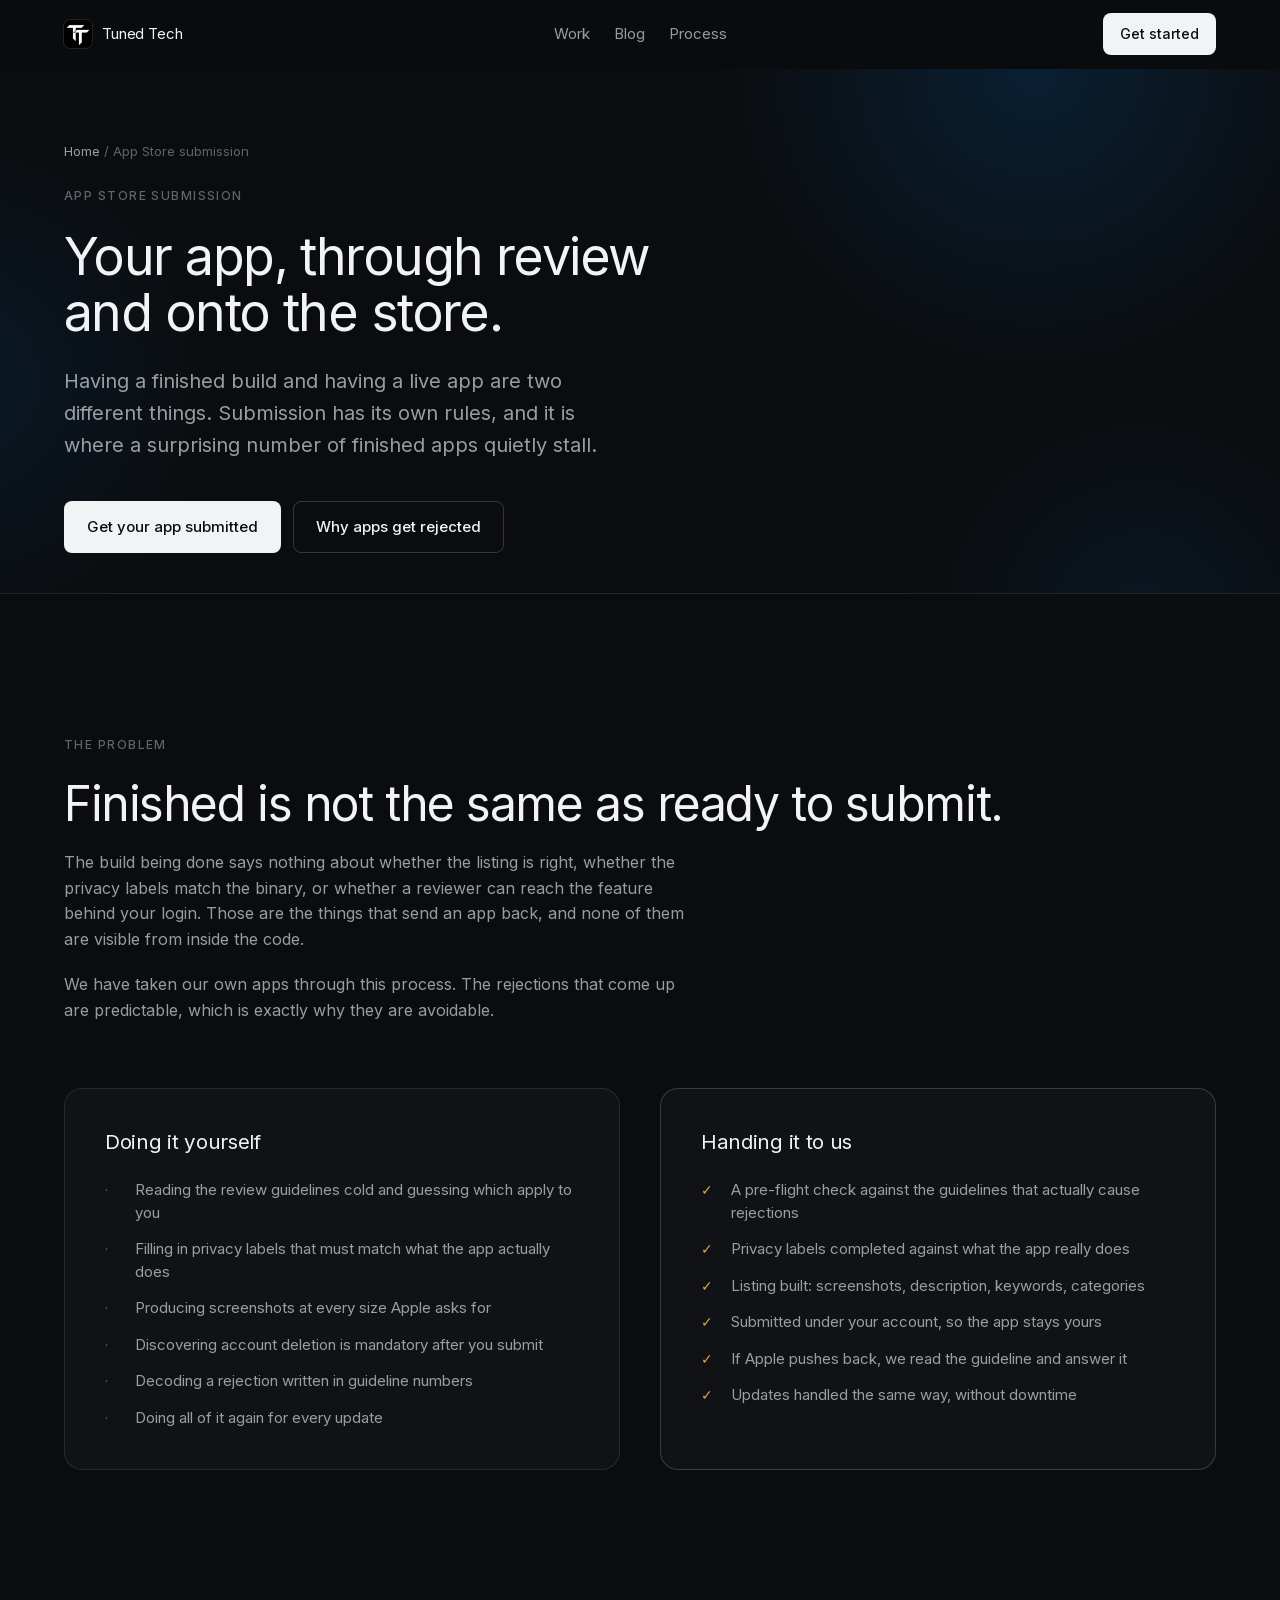
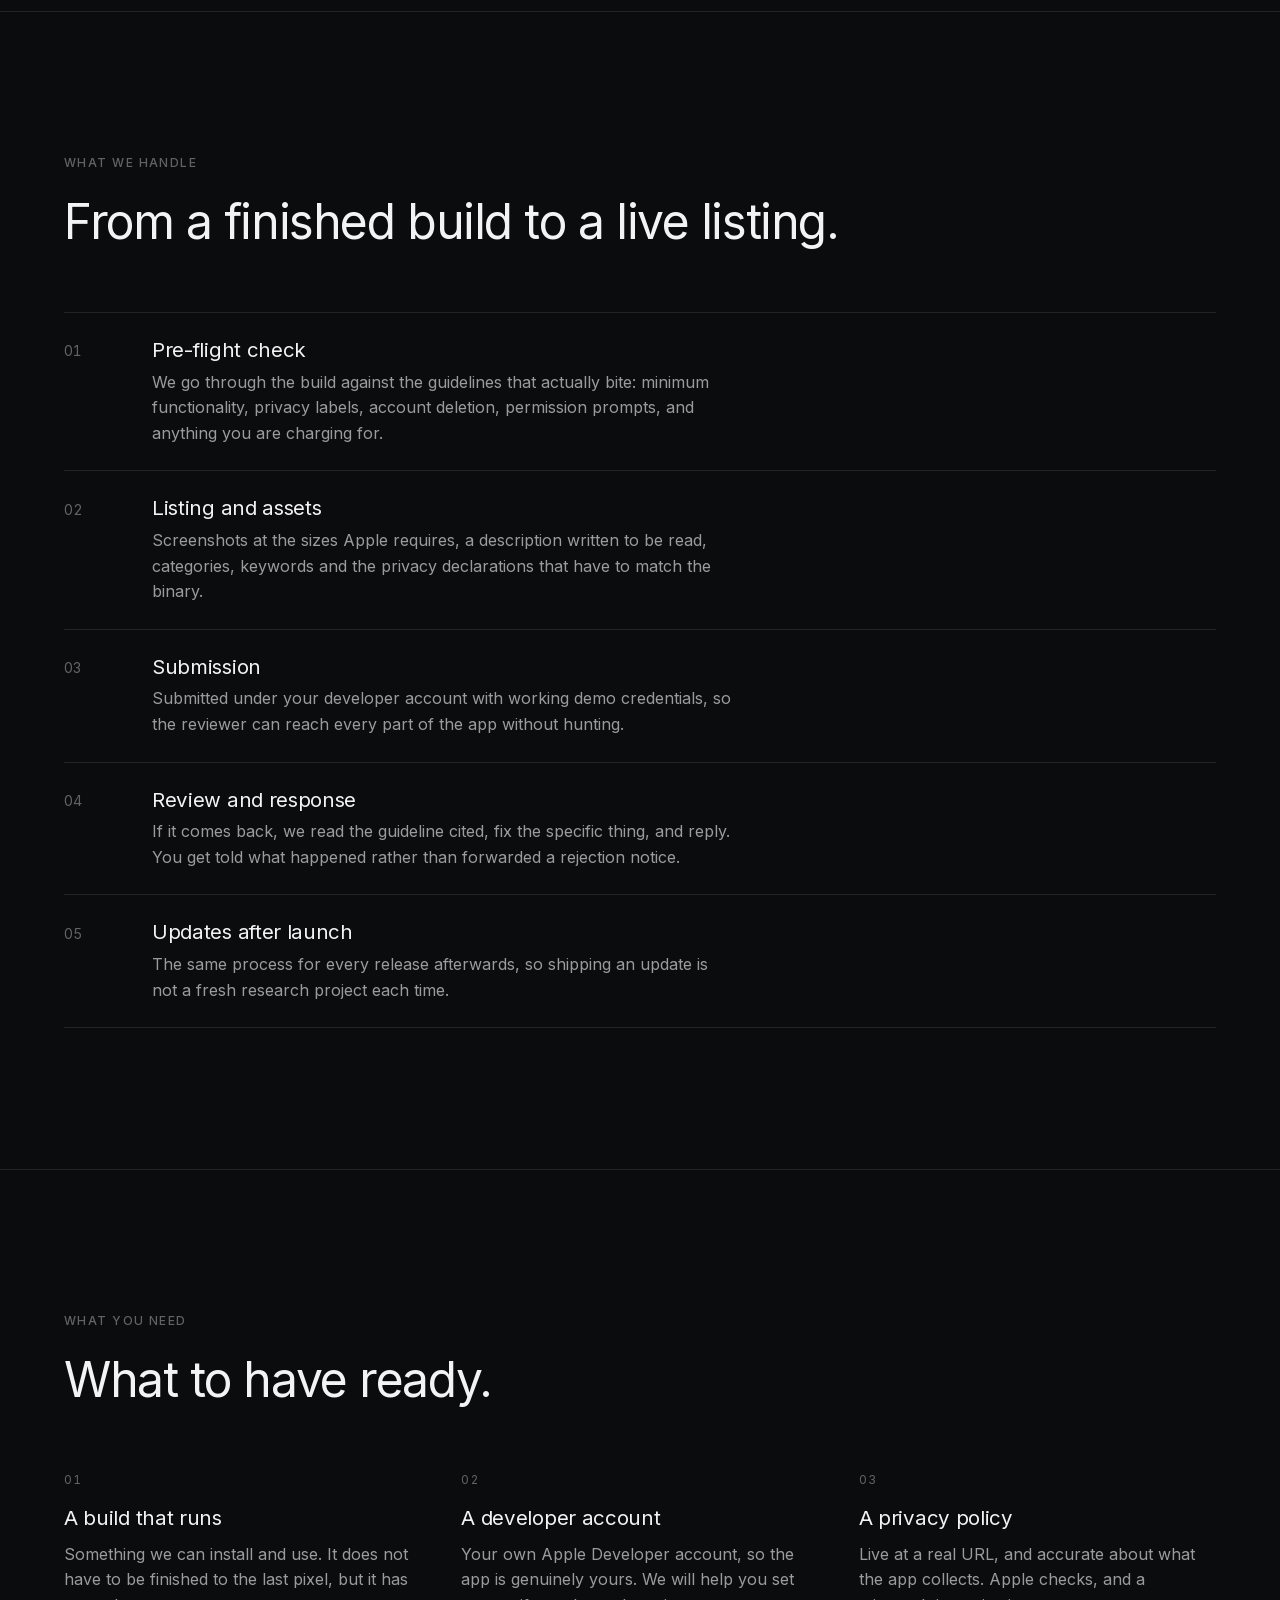
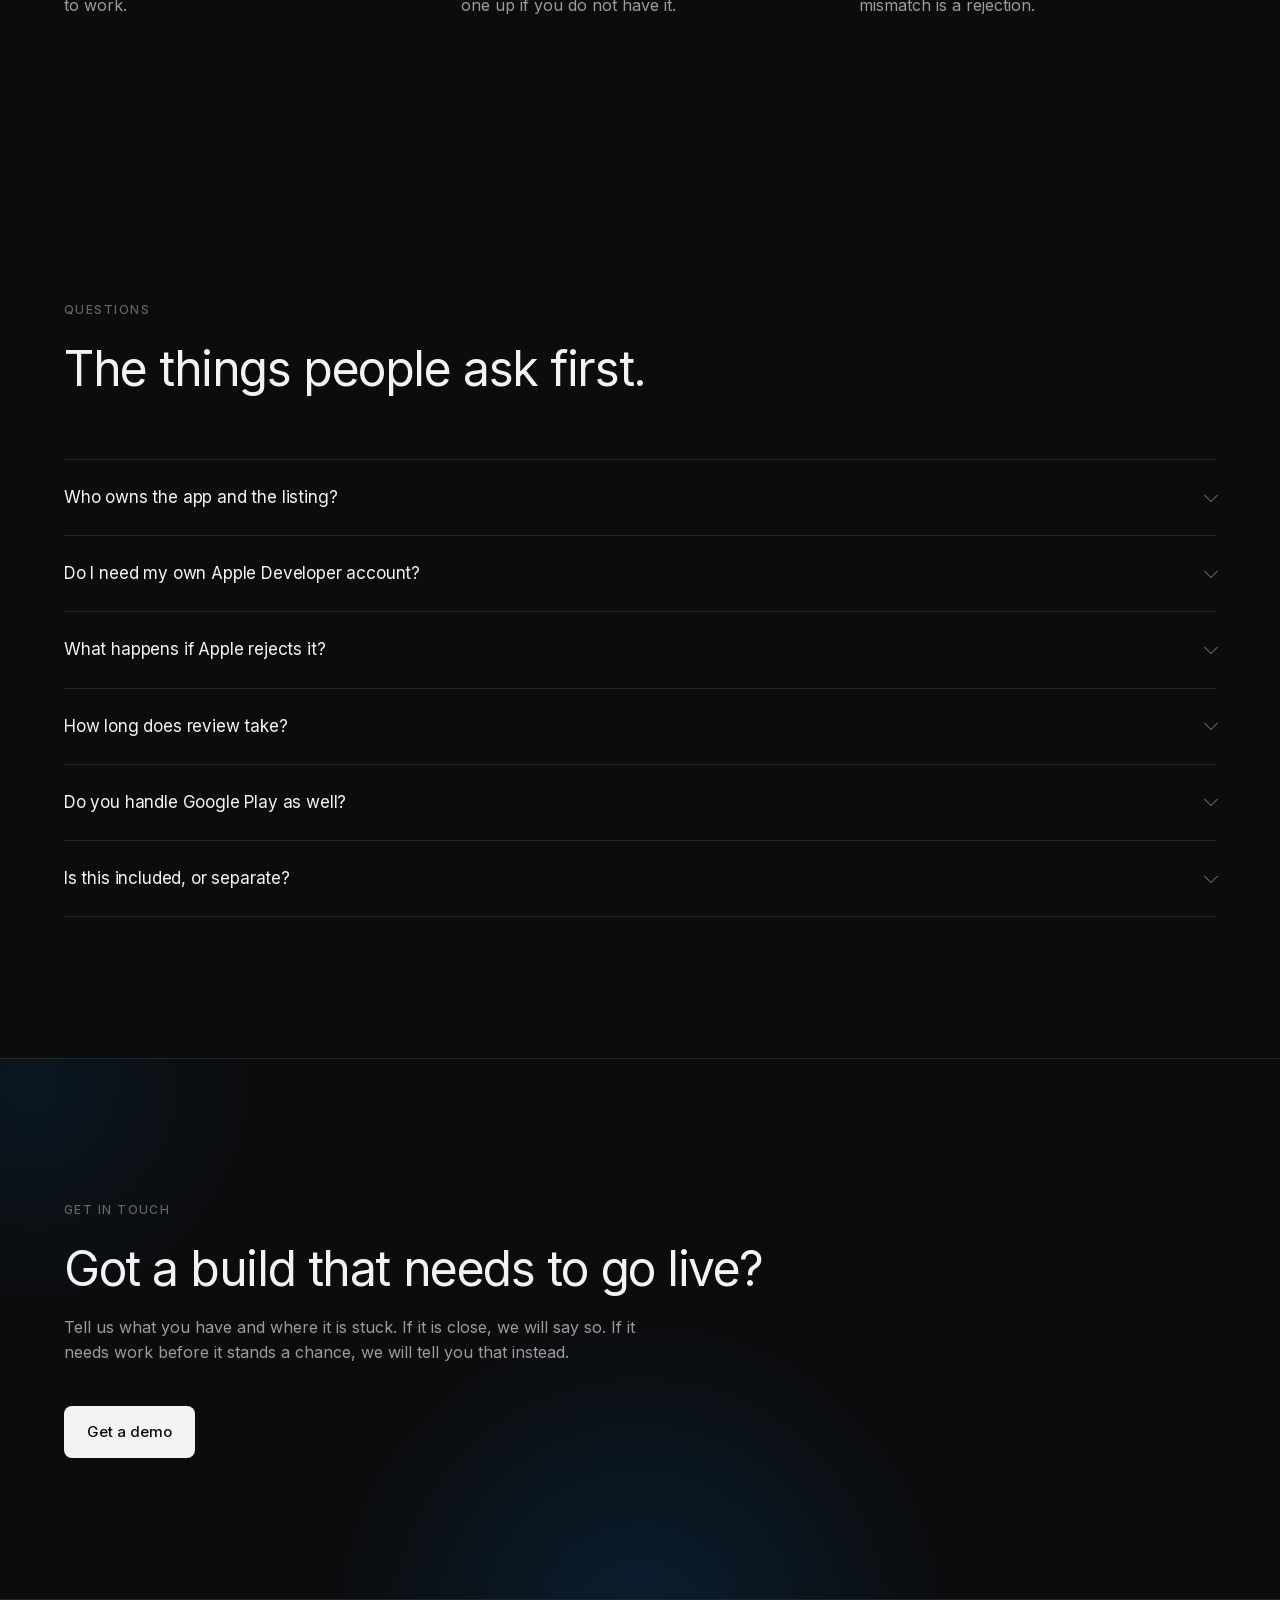
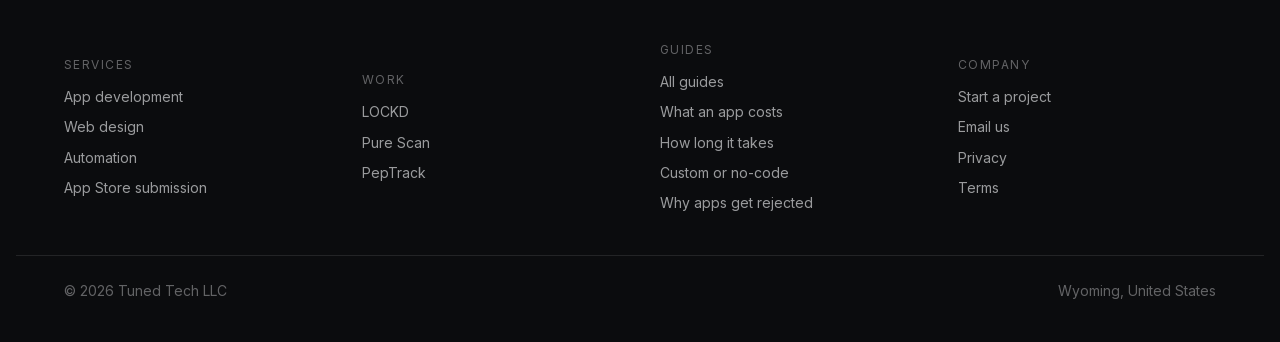
==== commit 6e2591ab: "Icon the types grid, and route contact through the form only Sixteen inline SVG icons, one per categ" ====
--- a/app-store-submission/index.html
+++ b/app-store-submission/index.html
@@ -21,7 +21,7 @@
 <meta name="twitter:card" content="summary">
 <script type="application/ld+json">{"@context":"https://schema.org","@graph":[{"@type":"BreadcrumbList","itemListElement":[{"@type":"ListItem","position":1,"name":"Home","item":"https://tunedtech.co/"},{"@type":"ListItem","position":2,"name":"App Store submission"}]},{"@type":"Service","name":"App Store Submission and Publishing","description":"Tuned Tech takes a finished iOS build through App Store review and onto the store, under your own developer account.","url":"https://tunedtech.co/app-store-submission/","serviceType":"App Store submission","areaServed":{"@type":"Country","name":"United States"},"provider":{"@type":"Organization","name":"Tuned Tech","url":"https://tunedtech.co/"}},{"@type":"FAQPage","mainEntity":[{"@type":"Question","name":"Who owns the app and the listing?","acceptedAnswer":{"@type":"Answer","text":"You do. We submit under your Apple Developer account, so the app, the listing and the customer relationship stay yours. If you ever stop working with us, nothing needs to move."}},{"@type":"Question","name":"Do I need my own Apple Developer account?","acceptedAnswer":{"@type":"Answer","text":"Yes, and that is deliberate. Publishing under someone else's account means the app is not really yours. If you do not have one, we will walk you through setting it up, including the enrolment steps that trip people up."}},{"@type":"Question","name":"What happens if Apple rejects it?","acceptedAnswer":{"@type":"Answer","text":"We handle it. We read the actual guideline cited, fix the specific thing, and reply in Resolution Center. A rejection is a normal part of the process rather than a failure, and planning for one round is realistic."}},{"@type":"Question","name":"How long does review take?","acceptedAnswer":{"@type":"Answer","text":"Apple's review is usually days rather than weeks, but it is their queue and nobody can promise a date. What we can control is not adding a round to it by submitting something avoidable."}},{"@type":"Question","name":"Do you handle Google Play as well?","acceptedAnswer":{"@type":"Answer","text":"Yes. The rules differ and Play has its own requirements around data safety declarations and target API levels, but the job is the same shape."}},{"@type":"Question","name":"Is this included, or separate?","acceptedAnswer":{"@type":"Answer","text":"It is included when we build the app: getting it live is part of building it. If you have a build from somewhere else and need it published, that is standalone work and we will quote it once we have seen the app."}}]}]}</script>
 
-<link rel="stylesheet" href="/styles.css?v=470fa693">
+<link rel="stylesheet" href="/styles.css?v=2740437d">
 </head>
 <body>
 <a class="skip-link" href="#main">Skip to content</a>
@@ -212,8 +212,7 @@
         work before it stands a chance, we will tell you that instead.
       </p>
       <div class="hero-actions">
-        <a class="btn btn-primary" href="/start/">Start a project</a>
-        <a class="btn btn-ghost" href="mailto:hello.tunedtech@gmail.com">Email us instead</a>
+        <a class="btn btn-primary" href="/start/">Get a demo</a>
       </div>
     </div>
   </section>
--- a/styles.css
+++ b/styles.css
@@ -1463,3 +1463,52 @@
 }
 .versus-list .mark { color: var(--faint); font-size: 0.875rem; line-height: 1.6; }
 .is-ours .versus-list .mark { color: var(--accent); }
+
+/* ---------- Types of apps ---------- */
+
+.types { border-top: 1px solid var(--rule); }
+.type-grid {
+  list-style: none;
+  margin: var(--s-4) 0 0;
+  padding: 0;
+  display: grid;
+  grid-template-columns: repeat(auto-fill, minmax(12rem, 1fr));
+  gap: 0.625rem;
+}
+.type-grid li {
+  border: 1px solid var(--rule);
+  border-radius: 0.625rem;
+  padding: 0.8125rem 1rem;
+  font-size: 0.9375rem;
+  color: var(--muted);
+  background: var(--bg-raised);
+  transition: border-color 0.2s var(--ease), color 0.2s var(--ease);
+}
+.type-grid li:hover { border-color: var(--rule-firm); color: var(--fg); }
+.type-note { margin-top: var(--s-3); color: var(--faint); font-size: 0.9375rem; }
+
+/* Small service label above each end-to-end row heading. */
+.row-service {
+  font-size: 0.75rem;
+  letter-spacing: 0.12em;
+  text-transform: uppercase;
+  color: var(--faint);
+  margin-bottom: 0.625rem;
+  font-weight: 500;
+}
+
+/* Icons in the types grid, drawn inline so they stay sharp and take the
+   surrounding colour rather than needing a second file per category. */
+.type-grid li {
+  display: flex;
+  align-items: center;
+  gap: 0.6875rem;
+}
+.type-grid svg {
+  width: 1.125rem;
+  height: 1.125rem;
+  flex: none;
+  color: var(--faint);
+  transition: color 0.2s var(--ease);
+}
+.type-grid li:hover svg { color: rgb(var(--signal)); }
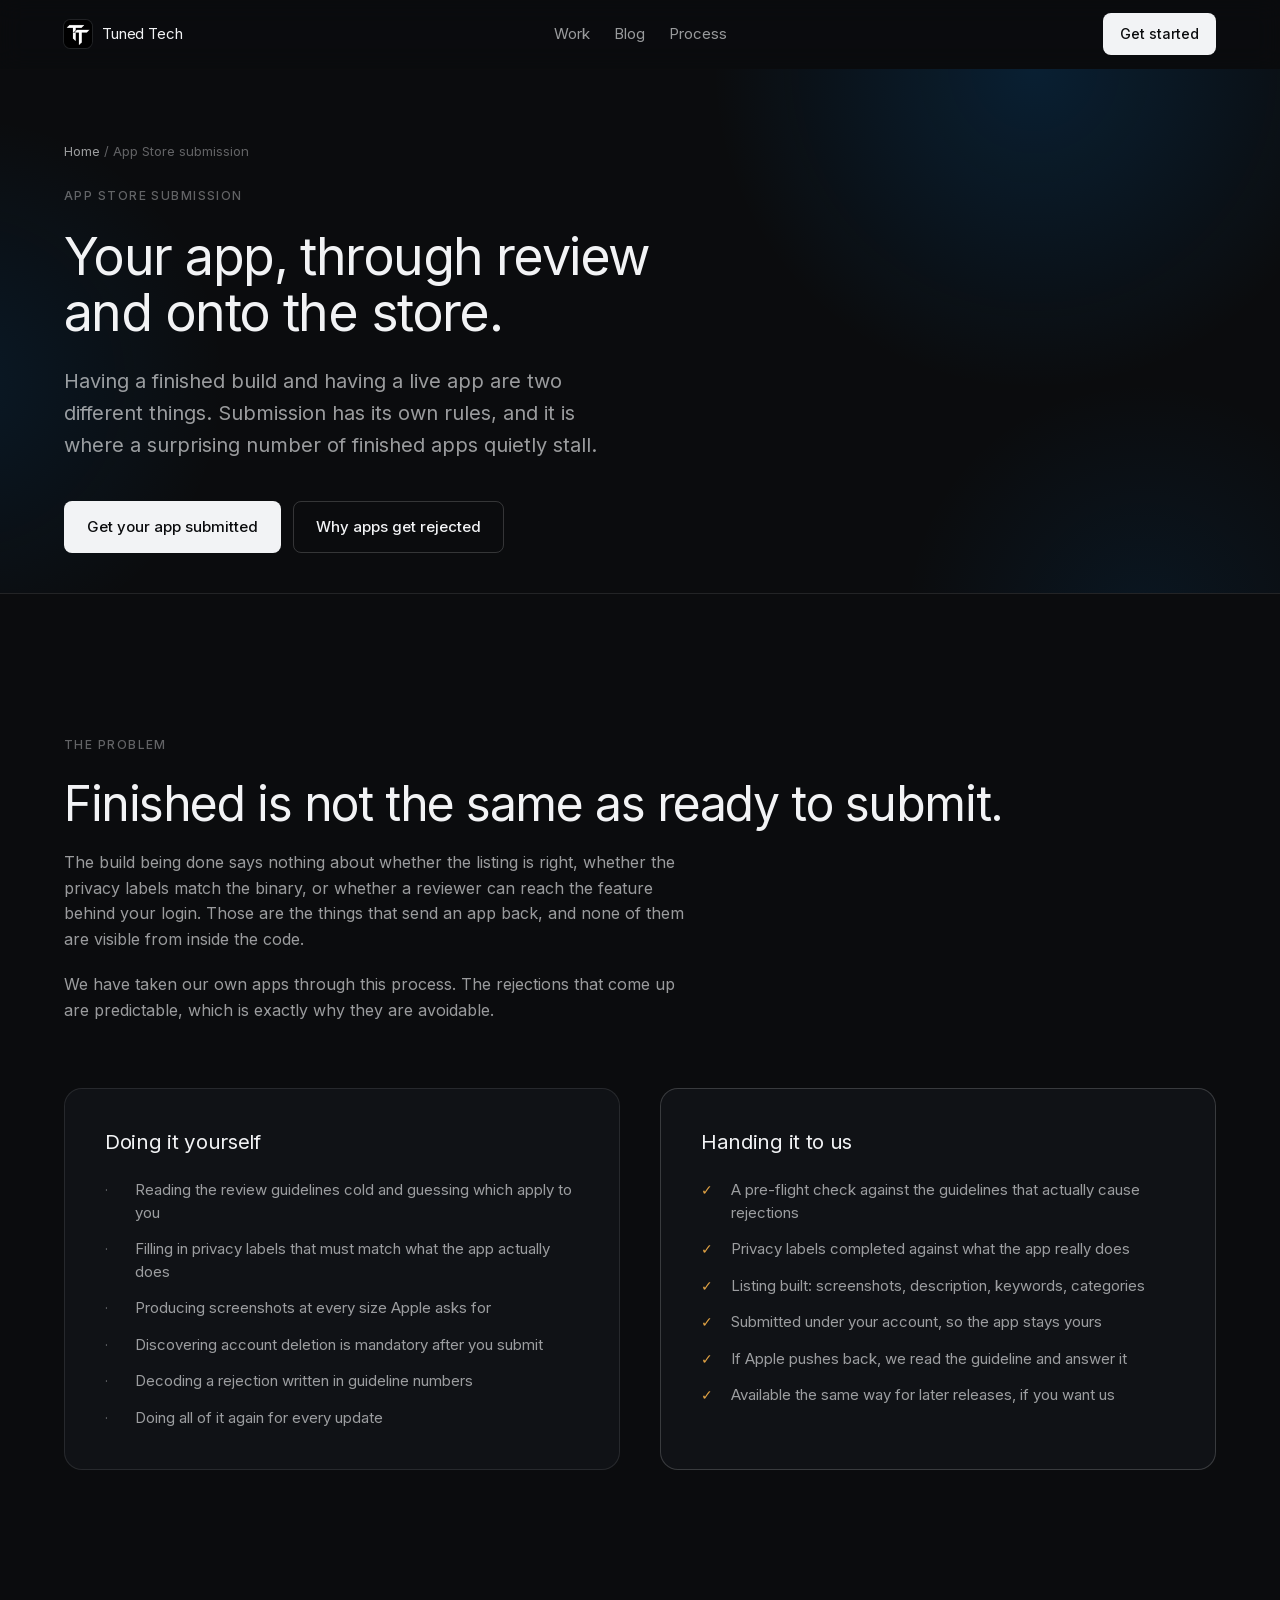
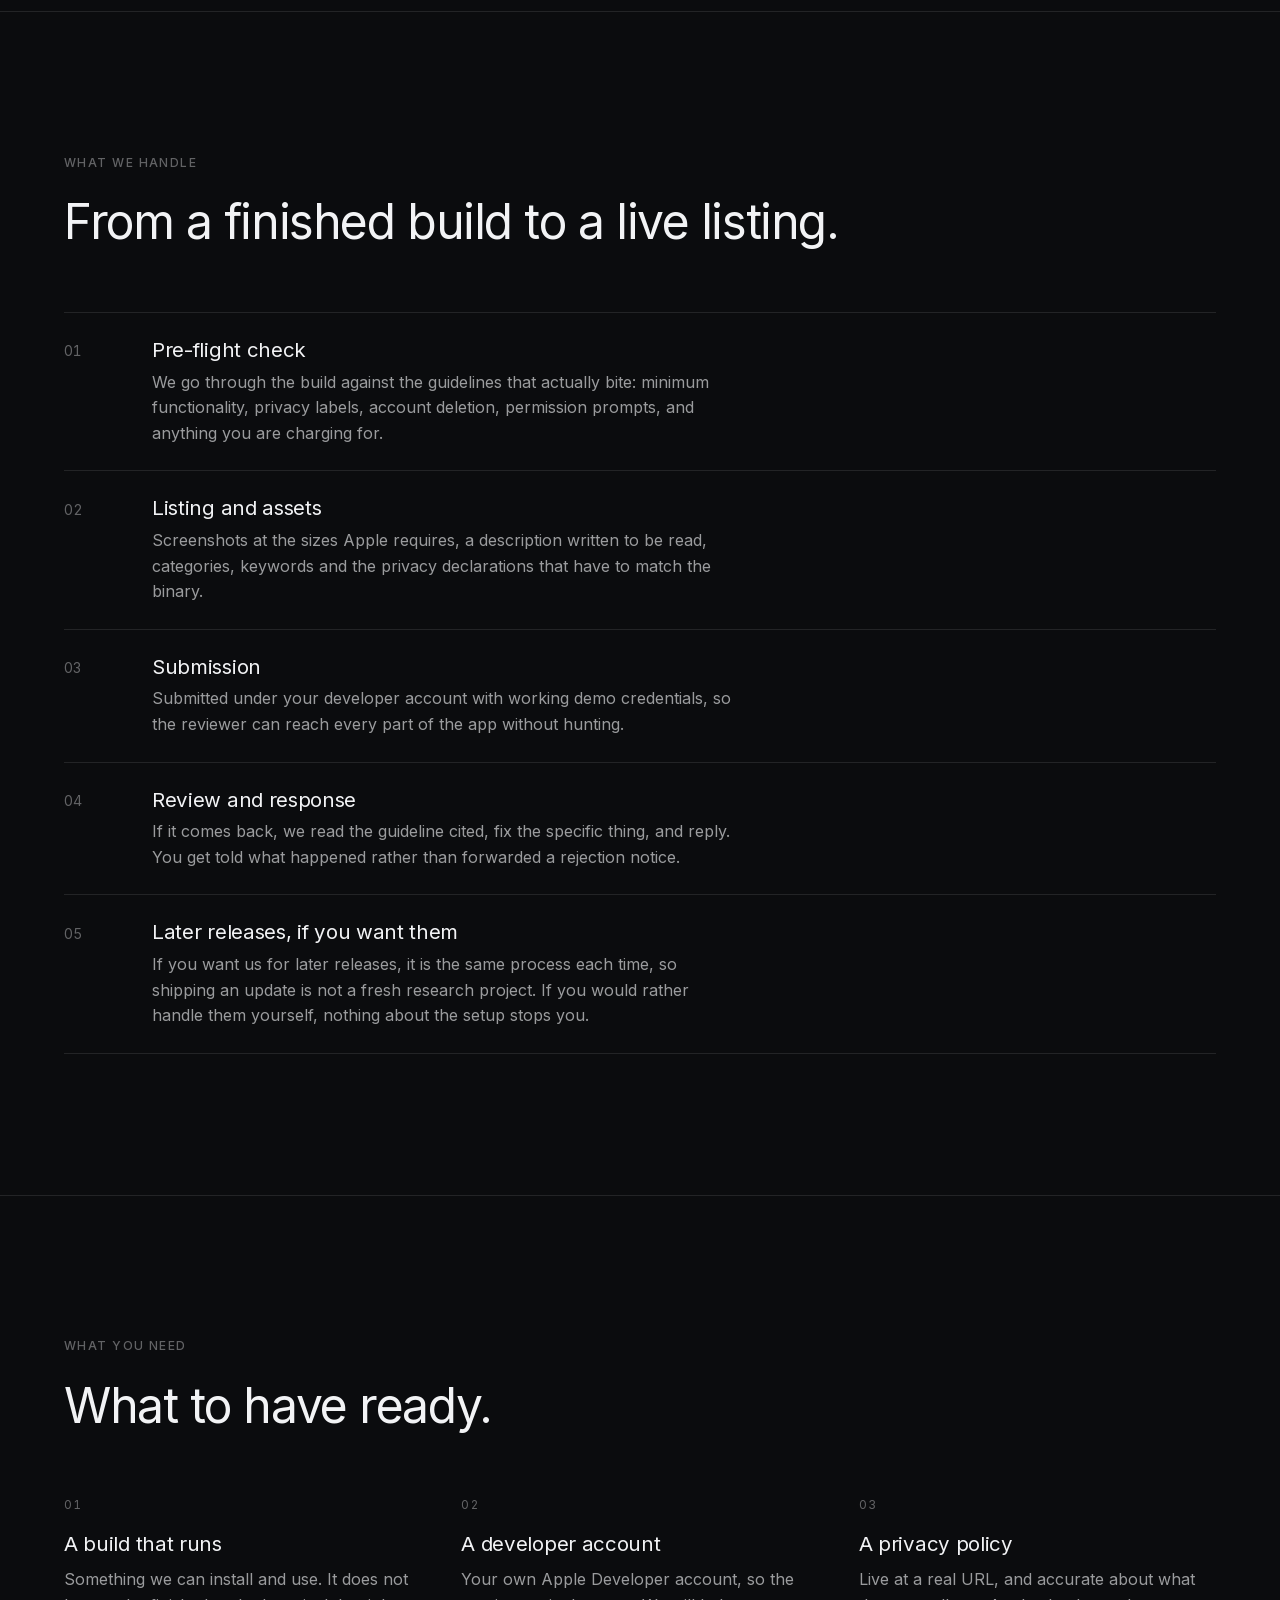
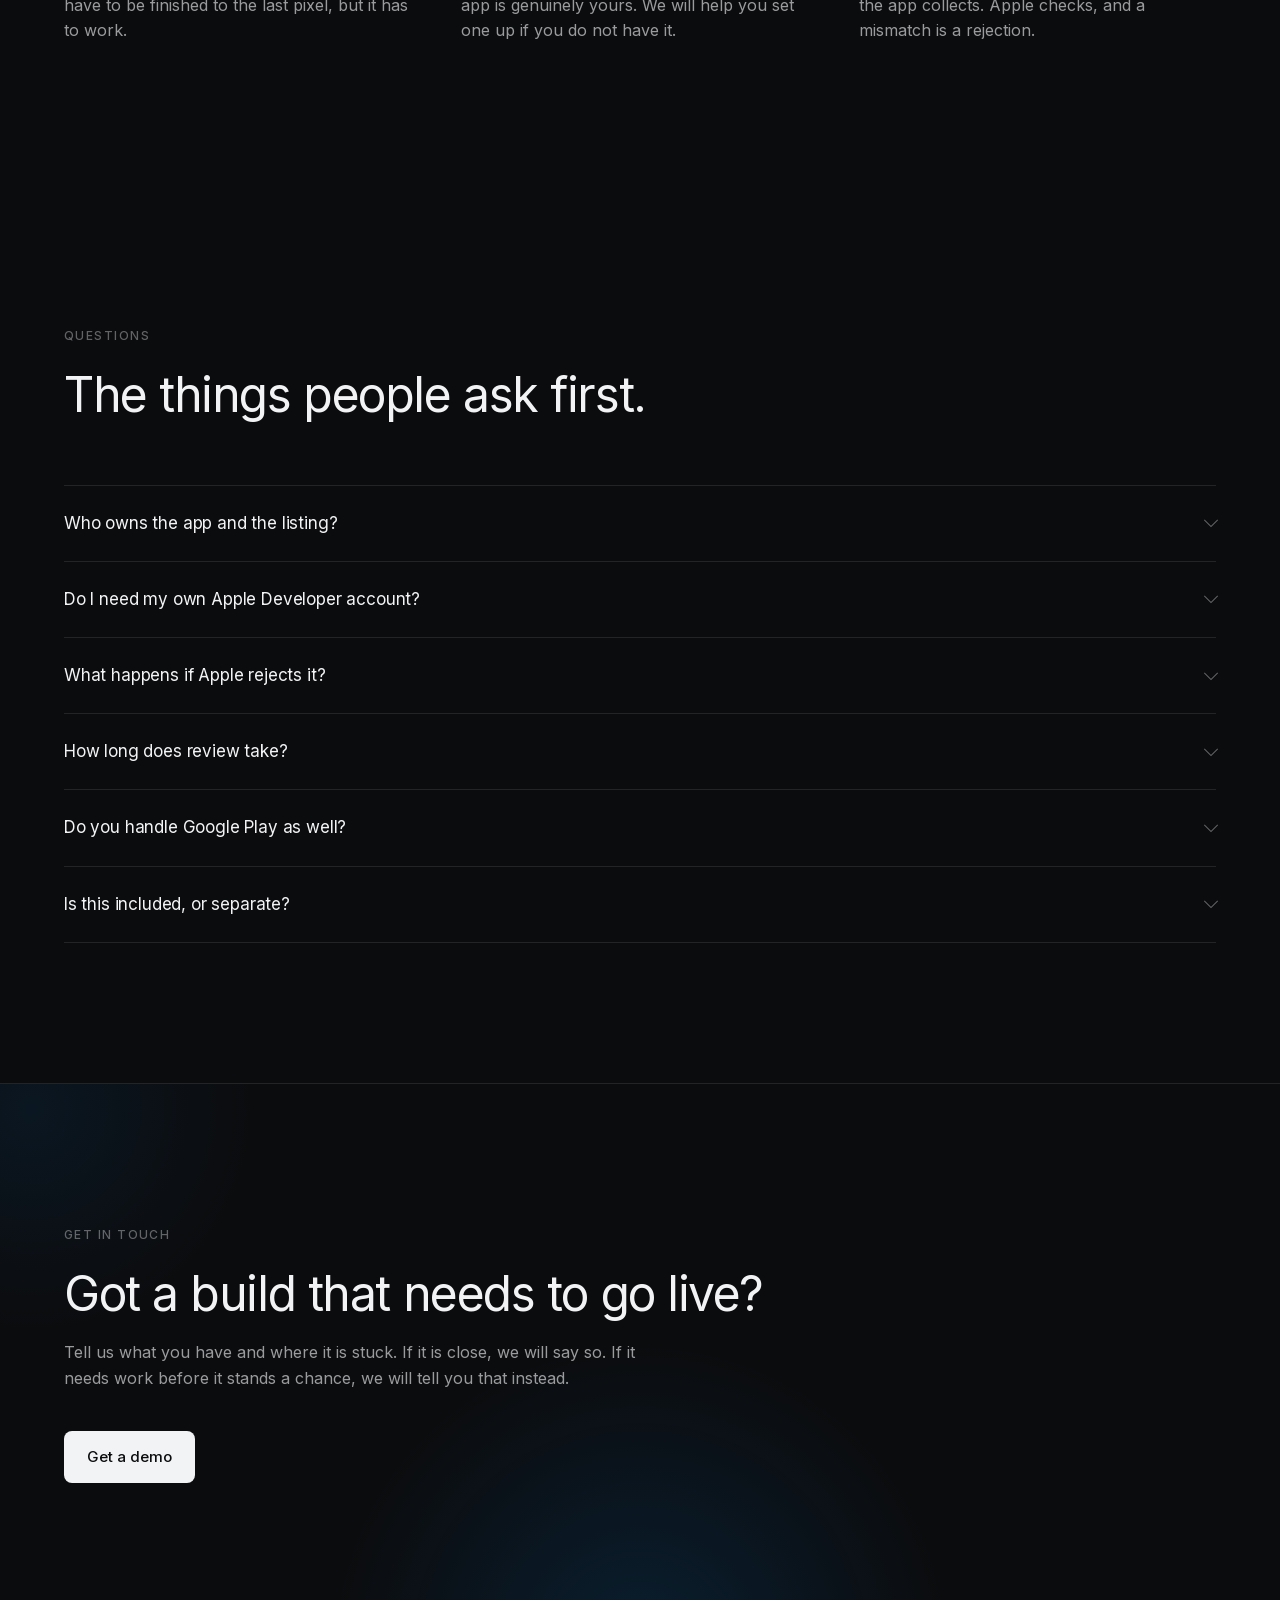
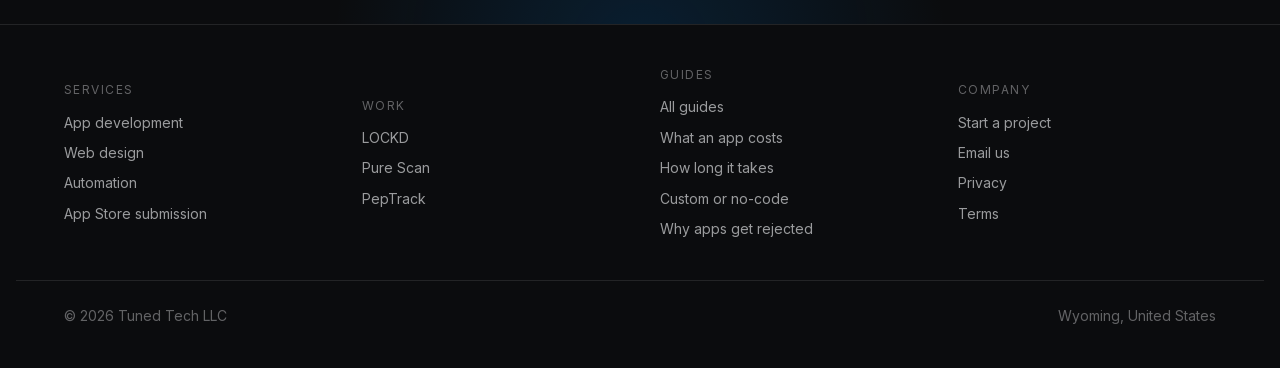
==== commit c96a284d: "Replace the ongoing support promise with a handover promise The site committed to keeping apps curre" ====
--- a/app-store-submission/index.html
+++ b/app-store-submission/index.html
@@ -95,7 +95,7 @@
           <li><span class="mark">&#10003;</span><span>Listing built: screenshots, description, keywords, categories</span></li>
           <li><span class="mark">&#10003;</span><span>Submitted under your account, so the app stays yours</span></li>
           <li><span class="mark">&#10003;</span><span>If Apple pushes back, we read the guideline and answer it</span></li>
-          <li><span class="mark">&#10003;</span><span>Updates handled the same way, without downtime</span></li>
+          <li><span class="mark">&#10003;</span><span>Available the same way for later releases, if you want us</span></li>
           </ul>
         </div>
       </div>
@@ -138,8 +138,8 @@
         <div class="step">
           <span class="num">05</span>
           <div>
-            <h3>Updates after launch</h3>
-            <p>The same process for every release afterwards, so shipping an update is not a fresh research project each time.</p>
+            <h3>Later releases, if you want them</h3>
+            <p>If you want us for later releases, it is the same process each time, so shipping an update is not a fresh research project. If you would rather handle them yourself, nothing about the setup stops you.</p>
           </div>
         </div>
       </div>
